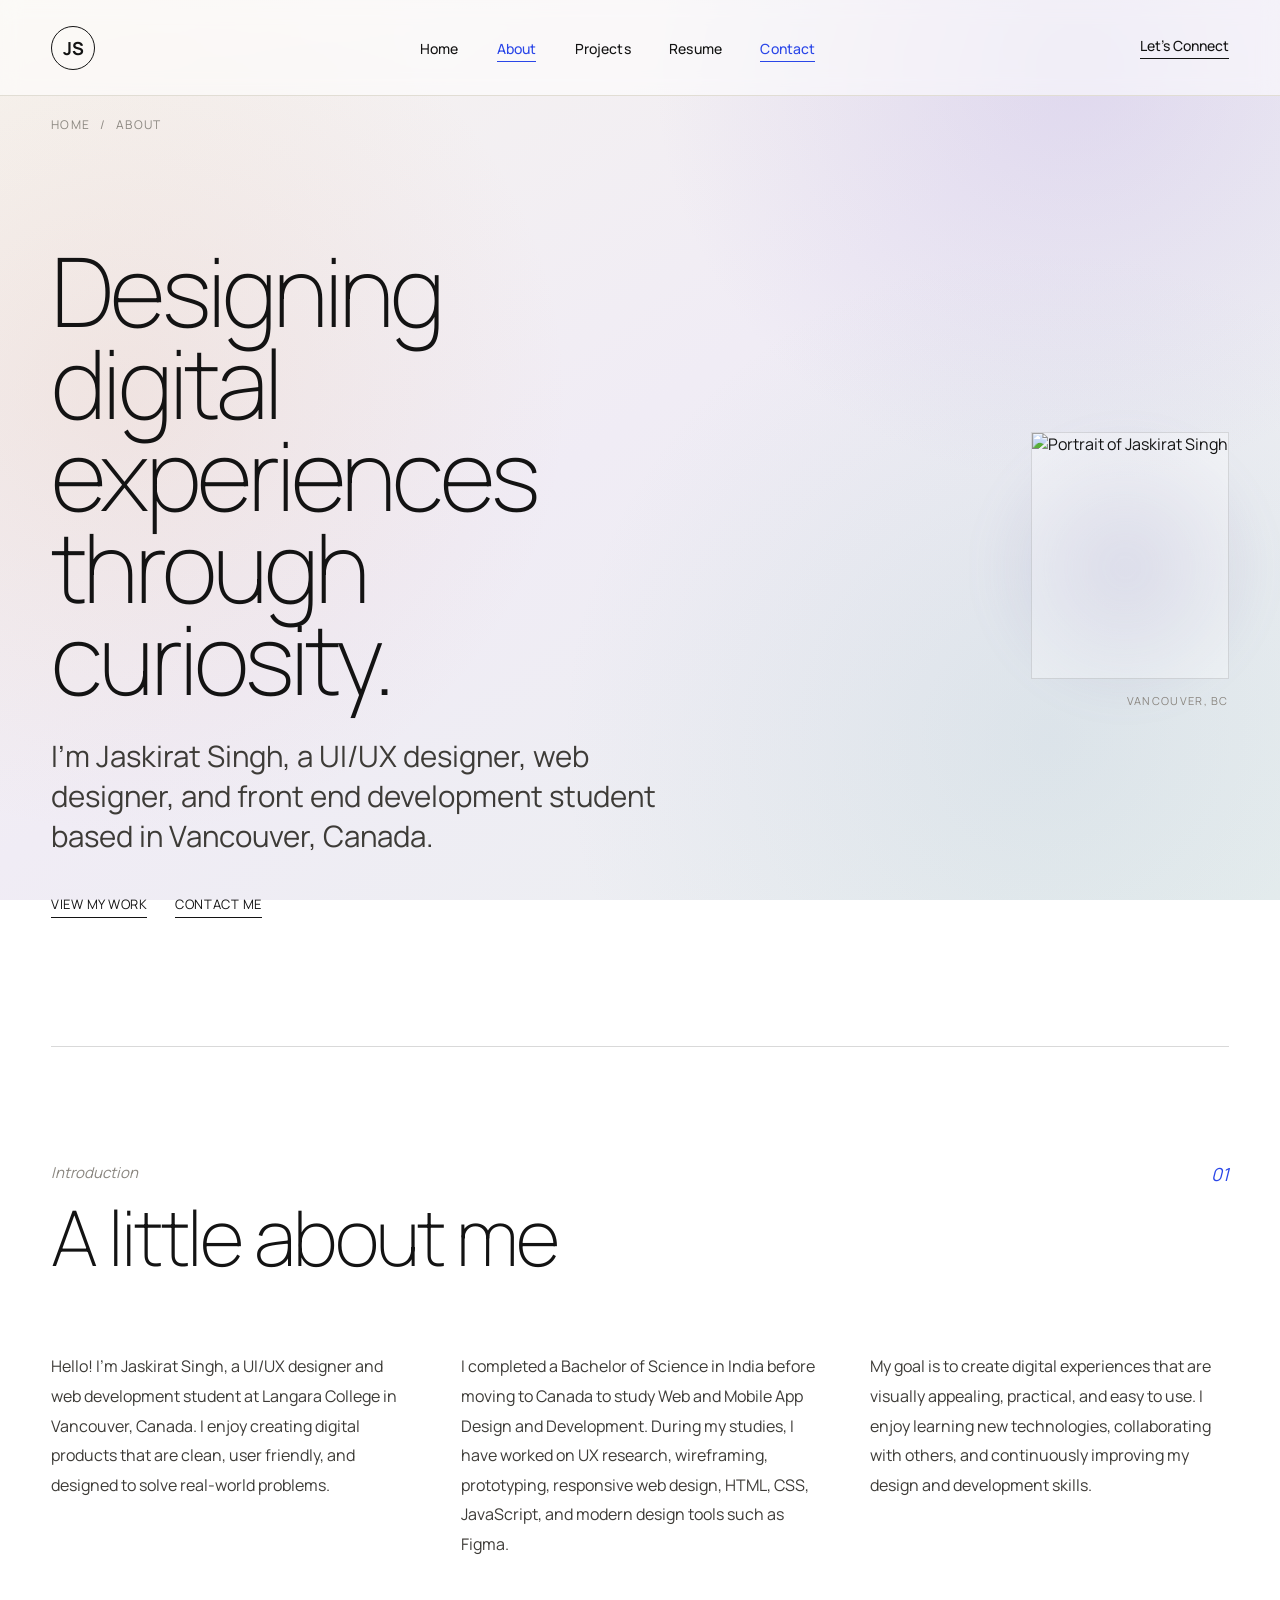
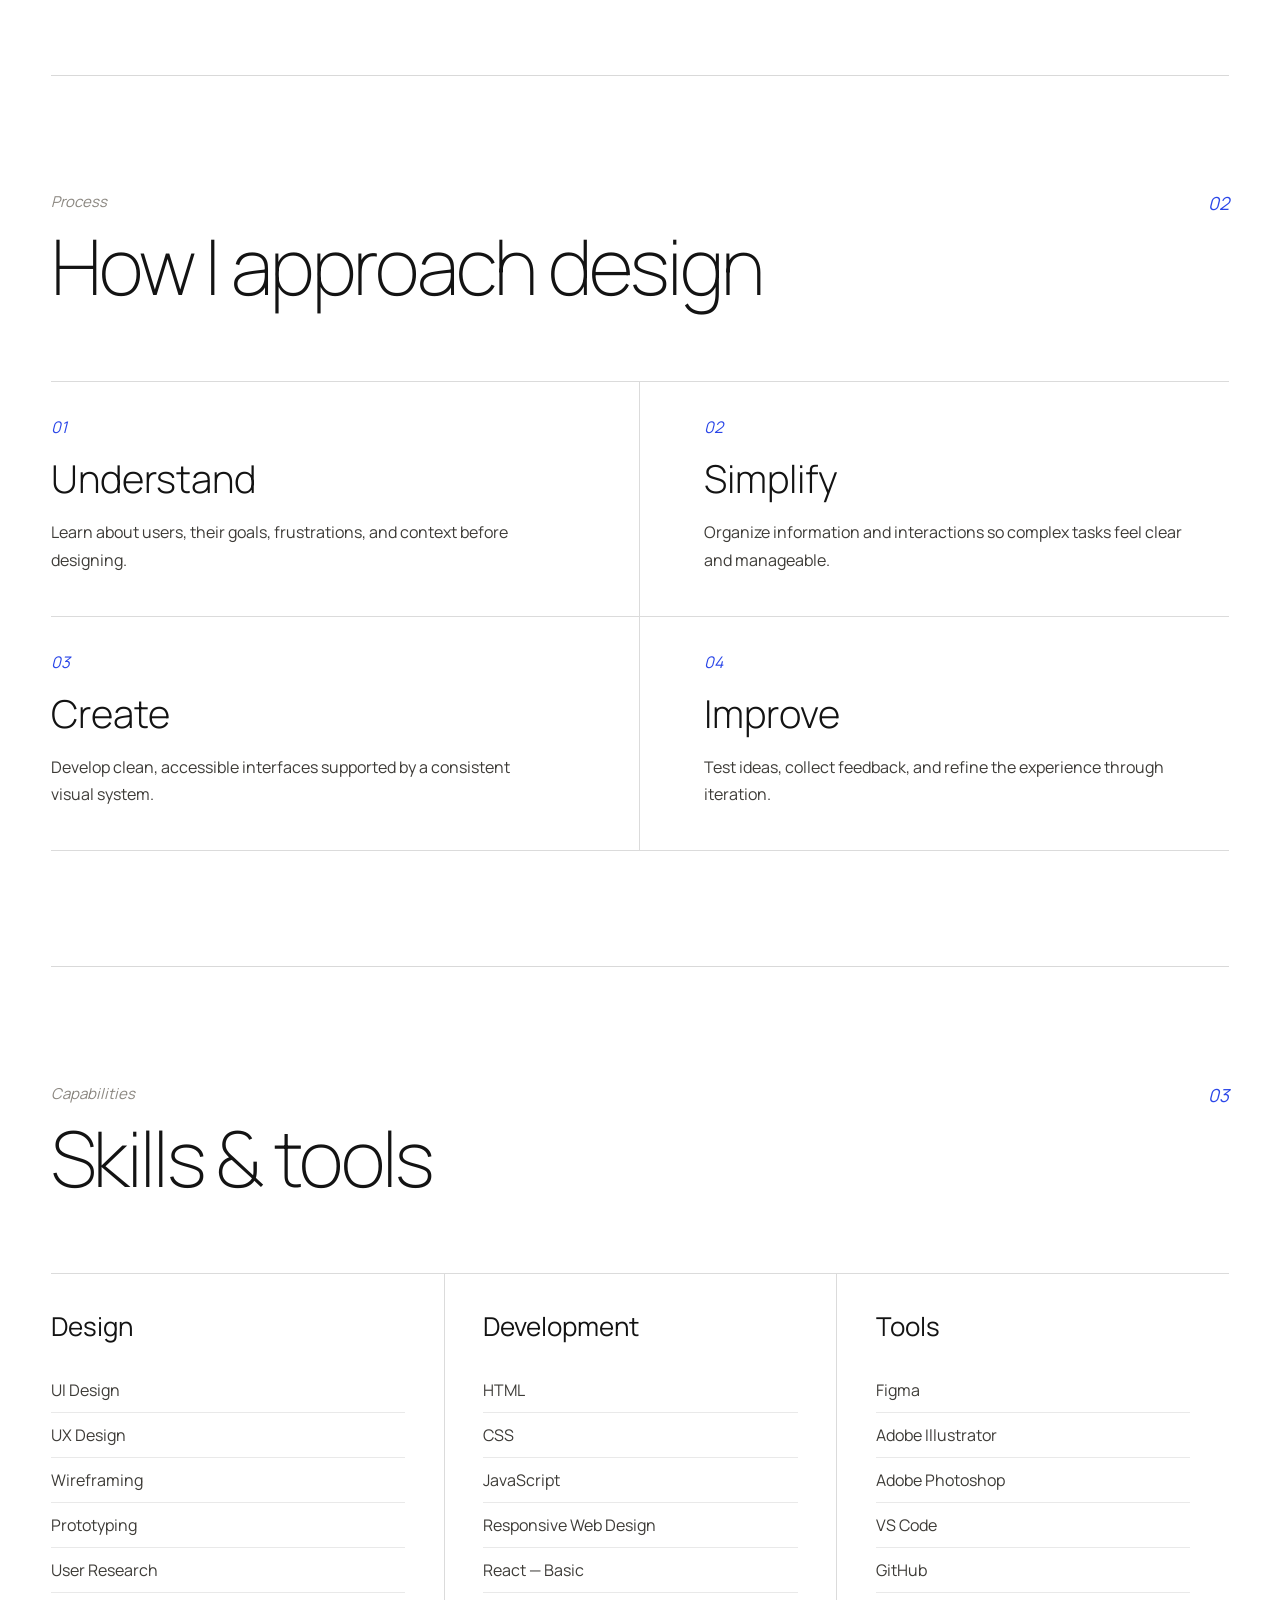
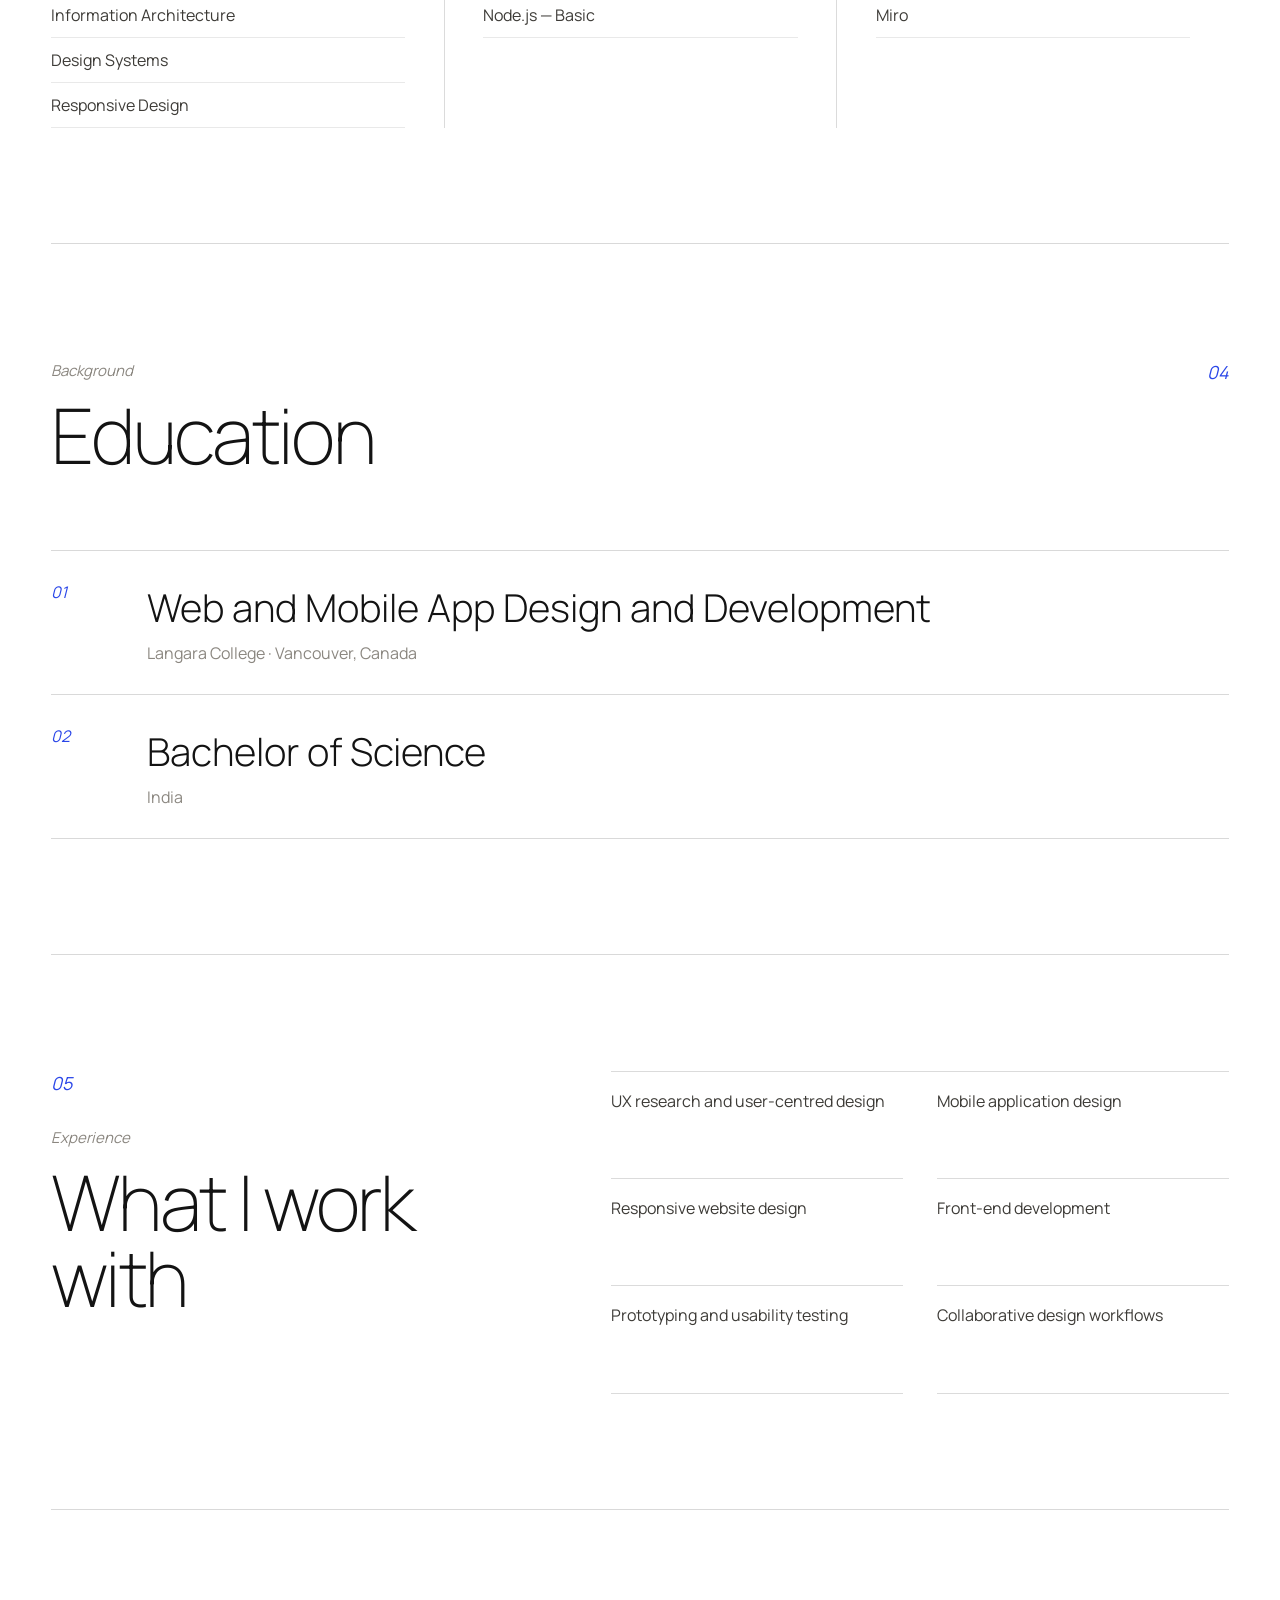
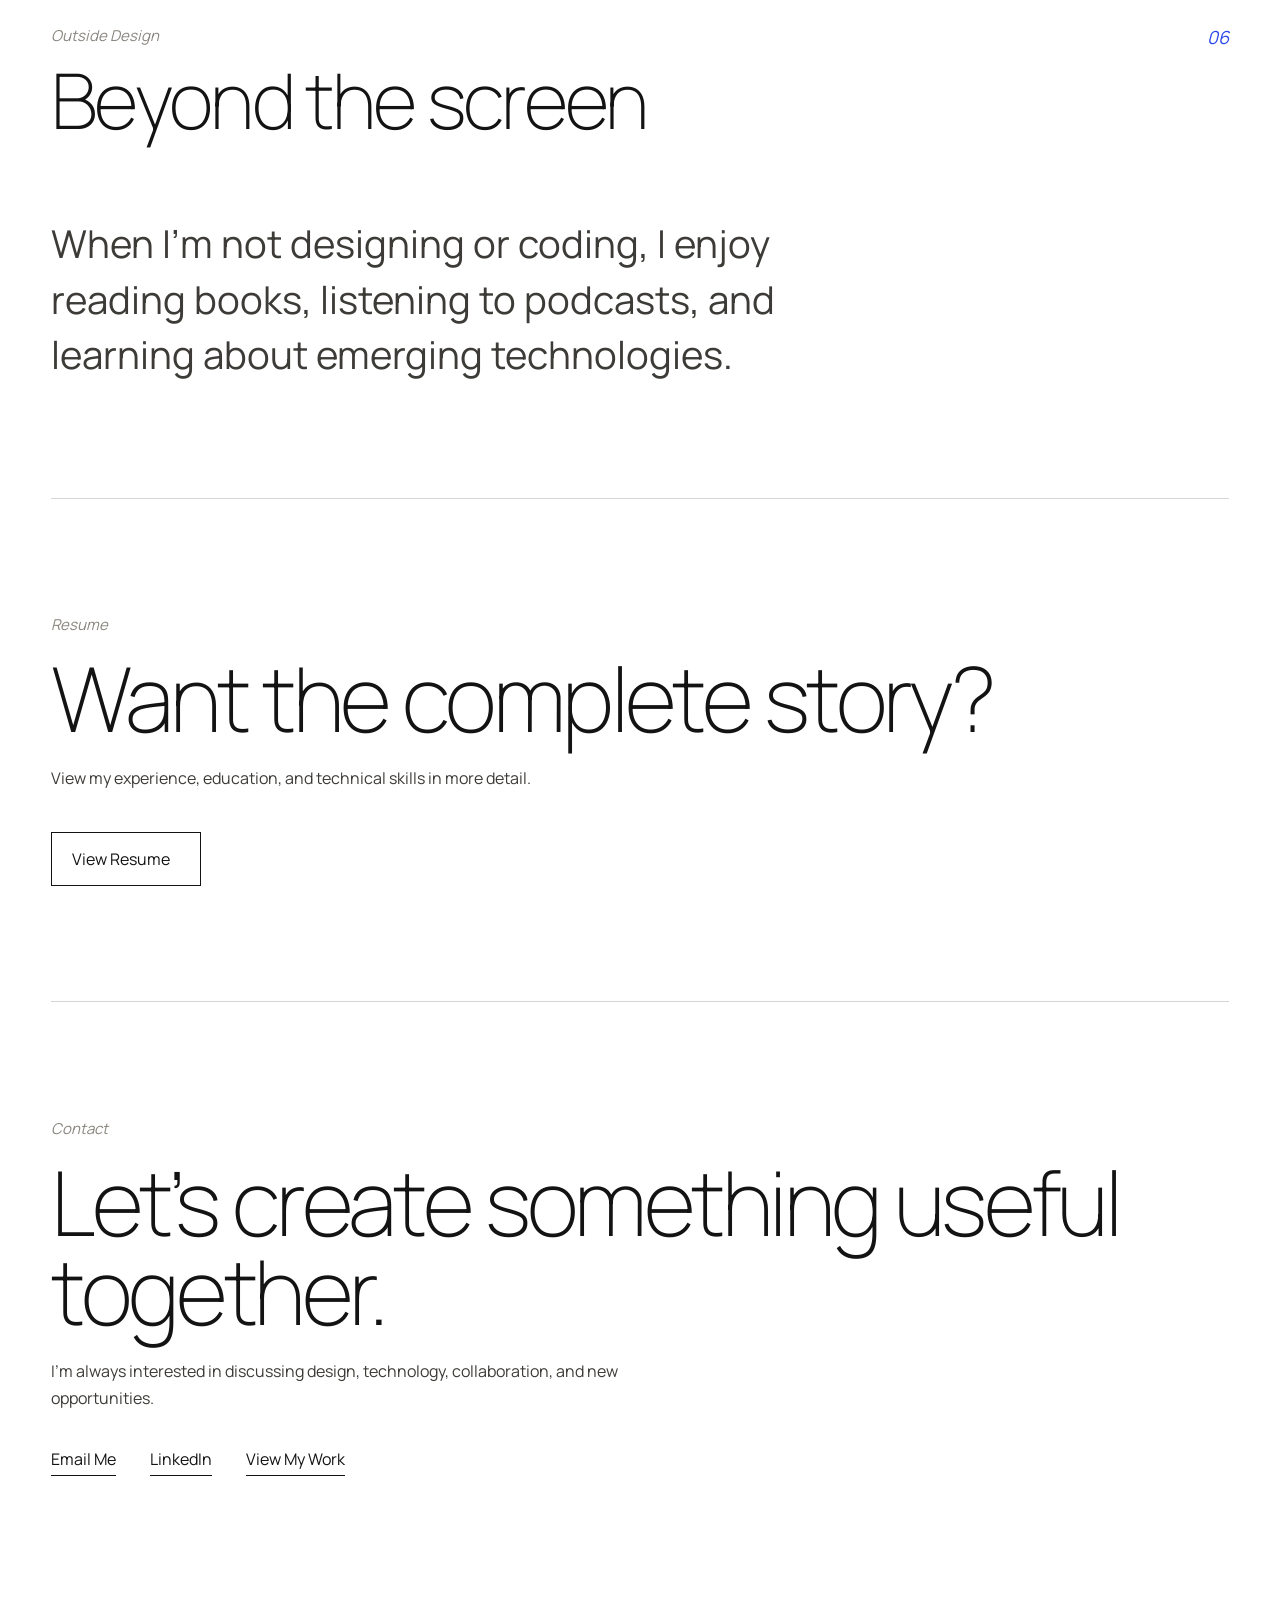
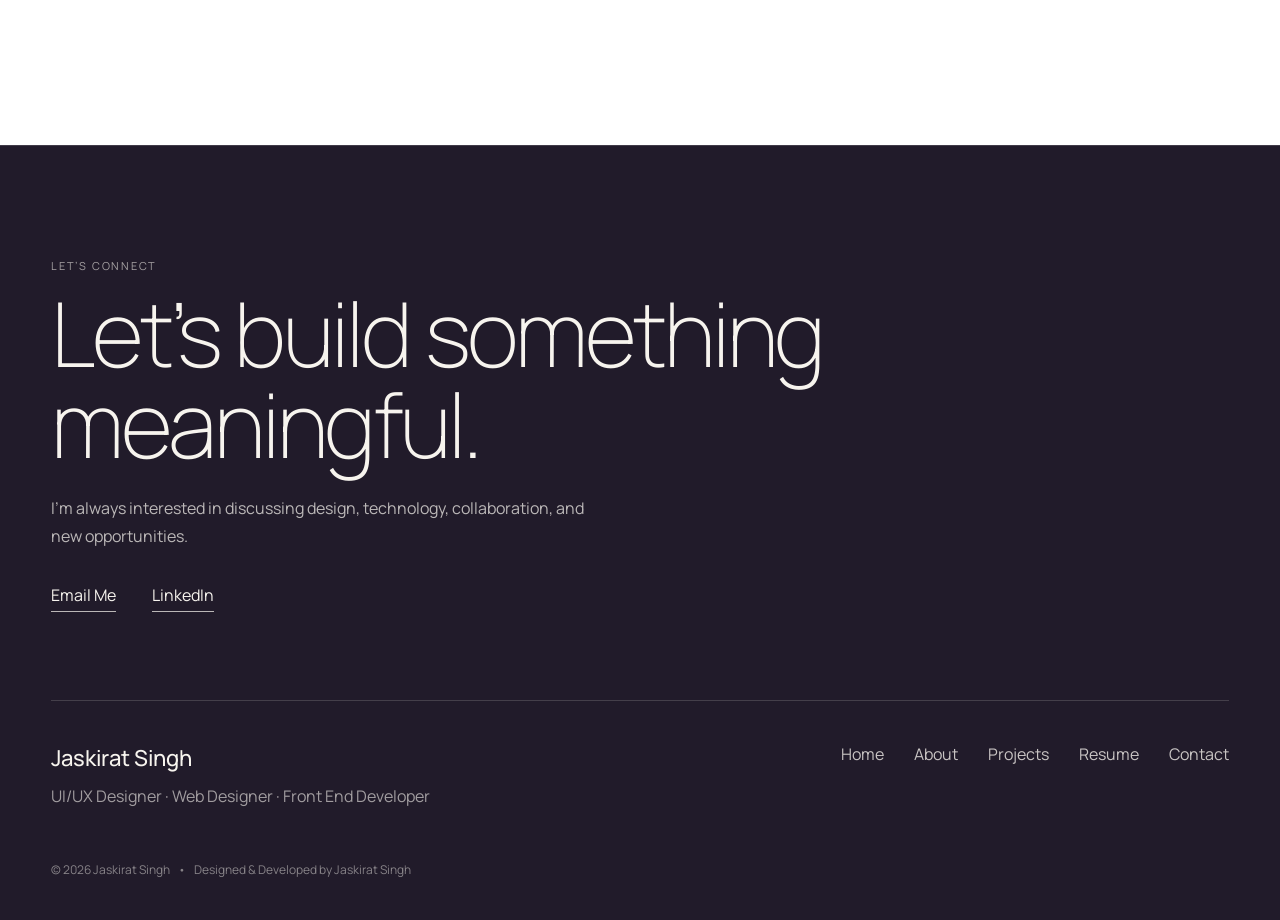
==== about.html @ 7906b7a9 "Add files via upload" ====
<!DOCTYPE html>

<html lang="en">
<head>
<meta charset="utf-8">
<meta content="width=device-width, initial-scale=1.0" name="viewport">
<title>About &mdash; Jaskirat Singh</title>
<meta content="About Jaskirat Singh, UI/UX designer, web designer and front end developer based in Vancouver, Canada." name="description">
<link href="https://fonts.googleapis.com/css2?family=DM+Sans:wght@400;500;600;700&family=Figtree:wght@400;500;600;700&family=Lora:wght@400;500;600&family=Manrope:wght@200;300;400;500;600;700;800&family=Merriweather:wght@400;700&family=Montserrat:wght@400;500;600;700&family=Nunito+Sans:wght@400;500;600;700&display=swap" rel="preconnect">
<link crossorigin href="https://fonts.gstatic.com" rel="preconnect">
<link href="https://fonts.googleapis.com/css2?family=DM+Sans:wght@400;500;600;700&family=Figtree:wght@400;500;600;700&family=Lora:wght@400;500;600&family=Manrope:wght@200;300;400;500;600;700;800&family=Merriweather:wght@400;700&family=Montserrat:wght@400;500;600;700&family=Nunito+Sans:wght@400;500;600;700&display=swap" rel="preconnect"><link crossorigin href="https://fonts.gstatic.com" rel="preconnect"><link href="https://fonts.googleapis.com/css2?family=DM+Sans:wght@400;500;600;700&family=Figtree:wght@400;500;600;700&family=Lora:wght@400;500;600&family=Manrope:wght@200;300;400;500;600;700;800&family=Merriweather:wght@400;700&family=Montserrat:wght@400;500;600;700&family=Nunito+Sans:wght@400;500;600;700&display=swap" rel="stylesheet"><link href="style.css" rel="stylesheet"></head>
<body class="about-page">
<a class="skip-link" href="#main">Skip to content</a>
<div class="page">
<header class="site-header">
<a aria-label="Jaskirat Singh &mdash; home" class="logo" href="index.html">JS</a>
<nav aria-label="Primary" class="main-nav">
<ul>
<li><a href="index.html">Home</a></li>
<li><a aria-current="page" class="is-active" href="about.html">About</a></li>
<li><a href="index.html#projects">Projects</a></li>
<li><a href="Jaskirat-Singh-Resume.pdf">Resume</a></li>
<li><a href="#contact">Contact</a></li>
</ul>
</nav>
<a class="connect-link" href="https://linkedin.com/in/jaskirat-singh05" rel="noreferrer" target="_blank">Let&rsquo;s Connect </a>
<button aria-controls="main-nav-mobile" aria-expanded="false" aria-label="Open menu" class="nav-toggle">
<span></span><span></span><span></span>
</button>
</header>
<nav aria-label="Primary mobile" class="mobile-nav" id="main-nav-mobile">
<ul>
<li><a href="index.html">Home</a></li>
<li><a aria-current="page" href="about.html">About</a></li>
<li><a href="index.html#projects">Projects</a></li>
<li><a href="Jaskirat-Singh-Resume.pdf">Resume</a></li>
<li><a href="#contact">Contact</a></li>
<li><a class="mobile-connect" href="https://linkedin.com/in/jaskirat-singh05" rel="noreferrer" target="_blank">Let&rsquo;s Connect </a></li>
</ul>
</nav>
<main id="main">
<section class="about-hero">
<div aria-label="Breadcrumb" class="about-breadcrumb">
<a href="index.html">Home</a><span>/</span><span aria-current="page">About</span>
</div>
<div class="about-hero-grid">
<div class="about-hero-copy">

<h1>Designing digital experiences through curiosity.</h1>
<p class="about-lede">I&rsquo;m Jaskirat Singh, a UI/UX designer, web designer, and front end development student based in Vancouver, Canada.</p>
<div class="about-hero-actions">
<a class="project-link" href="index.html#projects"><span>View My Work</span></a>
<a class="project-link" href="#contact"><span>Contact Me</span></a>
</div>
</div>
<div class="about-portrait-wrap">
<div aria-hidden="true" class="about-portrait-glow"></div>
<div class="about-portrait-frame">
<img alt="Portrait of Jaskirat Singh" class="about-portrait" src="images/jaskirat.png">
</div>
<span class="about-location">Vancouver, BC</span>
</div>
</div>
</section>
<section aria-labelledby="intro-title" class="about-section intro-section">
<div class="section-number">01</div>
<div class="about-section-heading">
<span class="section-eyebrow">Introduction</span>
<h2 id="intro-title">A little about me</h2>
</div>
<div class="about-copy-columns">
<p>Hello! I&rsquo;m Jaskirat Singh, a UI/UX designer and web development student at Langara College in Vancouver, Canada. I enjoy creating digital products that are clean, user friendly, and designed to solve real-world problems.</p>
<p>I completed a Bachelor of Science in India before moving to Canada to study Web and Mobile App Design and Development. During my studies, I have worked on UX research, wireframing, prototyping, responsive web design, HTML, CSS, JavaScript, and modern design tools such as Figma.</p>
<p>My goal is to create digital experiences that are visually appealing, practical, and easy to use. I enjoy learning new technologies, collaborating with others, and continuously improving my design and development skills.</p>
</div>
</section>
<section aria-labelledby="approach-title" class="about-section">
<div class="section-number">02</div>
<div class="about-section-heading">
<span class="section-eyebrow">Process</span>
<h2 id="approach-title">How I approach design</h2>
</div>
<div class="principles-grid">
<article class="principle"><span>01</span><h3>Understand</h3><p>Learn about users, their goals, frustrations, and context before designing.</p></article>
<article class="principle"><span>02</span><h3>Simplify</h3><p>Organize information and interactions so complex tasks feel clear and manageable.</p></article>
<article class="principle"><span>03</span><h3>Create</h3><p>Develop clean, accessible interfaces supported by a consistent visual system.</p></article>
<article class="principle"><span>04</span><h3>Improve</h3><p>Test ideas, collect feedback, and refine the experience through iteration.</p></article>
</div>
</section>
<section aria-labelledby="skills-title" class="about-section">
<div class="section-number">03</div>
<div class="about-section-heading">
<span class="section-eyebrow">Capabilities</span>
<h2 id="skills-title">Skills & tools</h2>
</div>
<div class="skills-grid">
<article class="skill-column"><h3>Design</h3><ul><li>UI Design</li><li>UX Design</li><li>Wireframing</li><li>Prototyping</li><li>User Research</li><li>Information Architecture</li><li>Design Systems</li><li>Responsive Design</li></ul></article>
<article class="skill-column"><h3>Development</h3><ul><li>HTML</li><li>CSS</li><li>JavaScript</li><li>Responsive Web Design</li><li>React &mdash; Basic</li><li>Node.js &mdash; Basic</li></ul></article>
<article class="skill-column"><h3>Tools</h3><ul><li>Figma</li><li>Adobe Illustrator</li><li>Adobe Photoshop</li><li>VS Code</li><li>GitHub</li><li>Miro</li></ul></article>
</div>
</section>
<section aria-labelledby="education-title" class="about-section">
<div class="section-number">04</div>
<div class="about-section-heading">
<span class="section-eyebrow">Background</span>
<h2 id="education-title">Education</h2>
</div>
<div class="education-list">
<article class="education-item"><span class="education-index">01</span><div><h3>Web and Mobile App Design and Development</h3><p>Langara College &middot; Vancouver, Canada</p></div></article>
<article class="education-item"><span class="education-index">02</span><div><h3>Bachelor of Science</h3><p>India</p></div></article>
</div>
</section>
<section aria-labelledby="work-title" class="about-section split-note">
<div>
<div class="section-number">05</div>
<div class="about-section-heading">
<span class="section-eyebrow">Experience</span>
<h2 id="work-title">What I work with</h2>
</div>
</div>
<div class="experience-list">
<p>UX research and user-centred design</p><p>Mobile application design</p><p>Responsive website design</p><p>Front-end development</p><p>Prototyping and usability testing</p><p>Collaborative design workflows</p>
</div>
</section>
<section aria-labelledby="beyond-title" class="about-section beyond-section">
<div class="section-number">06</div>
<div class="about-section-heading">
<span class="section-eyebrow">Outside Design</span>
<h2 id="beyond-title">Beyond the screen</h2>
</div>
<p>When I&rsquo;m not designing or coding, I enjoy reading books, listening to podcasts, and learning about emerging technologies.</p>
</section>
<section aria-labelledby="resume-title" class="resume-cta" id="resume">
<span class="section-eyebrow">Resume</span>
<h2 id="resume-title">Want the complete story?</h2>
<p>View my experience, education, and technical skills in more detail.</p>
<a aria-label="View Jaskirat Singh's resume" class="cta-button" href="Jaskirat-Singh-Resume.pdf">View Resume <span aria-hidden="true"></span></a>
</section>
<section aria-labelledby="contact-title" class="contact-cta" id="contact">
<span class="section-eyebrow">Contact</span>
<h2 id="contact-title">Let&rsquo;s create something useful together.</h2>
<p>I&rsquo;m always interested in discussing design, technology, collaboration, and new opportunities.</p>
<div class="contact-links">
<a href="mailto:jassdhaliwal5245@gmail.com">Email Me <span aria-hidden="true"></span></a>
<a href="https://linkedin.com/in/jaskirat-singh05" rel="noreferrer" target="_blank">LinkedIn <span aria-hidden="true"></span></a>
<a href="index.html#projects">View My Work <span aria-hidden="true"></span></a>
</div>
</section>
</main>
<footer class="site-footer">
<div class="footer-cta">
<p class="footer-label">Let&rsquo;s Connect</p>
<h2>Let&rsquo;s build something meaningful.</h2>
<p>I&rsquo;m always interested in discussing design, technology, collaboration, and new opportunities.</p>
<div class="footer-buttons">
<a href="mailto:jassdhaliwal5245@gmail.com">Email Me </a>
<a href="https://linkedin.com/in/jaskirat-singh05" rel="noreferrer" target="_blank">LinkedIn </a>
</div>
</div>
<div class="footer-divider"></div>
<div class="footer-bottom">
<div>
<h3>Jaskirat Singh</h3>
<p>UI/UX Designer &middot; Web Designer &middot; Front End Developer</p>
</div>
<nav aria-label="Footer navigation">
<a href="index.html">Home</a>
<a href="about.html">About</a>
<a href="index.html#projects">Projects</a>
<a href="#resume">Resume</a>
<a href="mailto:jassdhaliwal5245@gmail.com">Contact</a>
</nav>
</div>
<div class="footer-copy">
<span>&copy; 2026 Jaskirat Singh</span>
<span aria-hidden="true">&bull;</span>
<span>Designed & Developed by Jaskirat Singh</span>
</div>
</footer>
</div>
<script defer src="script.js"></script></body>
</html>
---- style.css ----
:root {
  --bg: #F7F5F1;

  --ink: #131313;

  --ink-soft: #3D3B37;

  --muted: #8B8780;

  --line: #E1DDD4;

  --line-strong: #CFC9BC;
  --surface: #EFEBE3;

  --accent: #2A46E8;

  --accent-soft: #7C8FF0;
  --accent-lavender: #B9BFF2;

  --tint-lavender: #EDEBF7;

  --tint-peach: #F6EAE2;

  --tint-sage: #E9EEE6;

  --font-display: 'Manrope', Arial, sans-serif;
  --font-body: 'Manrope', Arial, sans-serif;
  --font-serif: 'Manrope', Arial, sans-serif;

  --gutter: clamp(24px, 4vw, 64px);
  --header-h: 96px;

  --ease: cubic-bezier(0.4, 0, 0.2, 1);
}

*,
*::before,
*::after {
  box-sizing: border-box;
}

html {
  scroll-behavior: smooth;
}

@media (prefers-reduced-motion: reduce) {
  html {
    scroll-behavior: auto;
  }

  *,
  *::before,
  *::after {
    animation-duration: 0.001ms !important;
    transition-duration: 0.001ms !important;
  }
}

body {
  margin: 0;
  background: var(--bg);
  color: var(--ink);
  font-family: var(--font-body);
  -webkit-font-smoothing: antialiased;
  overflow-x: hidden;
}

body.home-bg {
  background-color: var(--bg);
  background-image:
    radial-gradient(circle at 86% 10%, rgba(177, 158, 218, 0.28), transparent 30%),
    radial-gradient(circle at 12% 42%, rgba(226, 174, 151, 0.22), transparent 36%),
    radial-gradient(circle at 82% 78%, rgba(155, 180, 148, 0.22), transparent 38%),
    linear-gradient(145deg, #F7F4EE 0%, #F2EDF4 45%, #EEF1E9 100%);
  background-repeat: no-repeat;
  background-size: cover;
  background-attachment: fixed;
}

@media (max-width: 640px) {
  body.home-bg {
    background-attachment: scroll;
  }
}

a {
  color: inherit;
  text-decoration: none;
}

ul {
  list-style: none;
  margin: 0;
  padding: 0;
}

img {
  max-width: 100%;
  display: block;
}

button {
  font: inherit;
  background: none;
  border: 0;
  cursor: pointer;
  color: inherit;
}

a:focus-visible,
button:focus-visible {
  outline: 2px solid var(--ink);
  outline-offset: 4px;
  border-radius: 2px;
}

.skip-link {
  position: absolute;
  left: -999px;
  top: 0;
  background: var(--ink);
  color: var(--bg);
  padding: 12px 20px;
  z-index: 100;
}

.skip-link:focus {
  left: var(--gutter);
  top: 12px;
}

.site-header {
  height: var(--header-h);
  display: flex;
  align-items: center;
  justify-content: space-between;
  padding: 0 var(--gutter);
  position: relative;
  z-index: 20;
  background: rgba(255, 255, 255, 0.55);
  backdrop-filter: blur(10px);
  -webkit-backdrop-filter: blur(10px);
  border-bottom: 1px solid var(--line);
}

.logo {
  font-family: var(--font-display);
  font-weight: 700;
  font-size: 18px;
  letter-spacing: 0.01em;
  border: 1.5px solid var(--ink);
  border-radius: 50%;
  width: 44px;
  height: 44px;
  display: flex;
  align-items: center;
  justify-content: center;
  transition: background var(--ease) 0.25s, color var(--ease) 0.25s, border-color var(--ease) 0.25s;
}

.logo:hover,
.logo:focus-visible {
  background: var(--accent);
  border-color: var(--accent);
  color: #fff;
}

.main-nav ul {
  display: flex;
  gap: clamp(20px, 3vw, 40px);
}

.main-nav a {
  font-size: 14px;
  font-weight: 500;
  letter-spacing: 0.01em;
  position: relative;
  padding-bottom: 4px;
  transition: color 0.25s var(--ease);
}

.main-nav a::after {
  content: "";
  position: absolute;
  left: 0;
  bottom: 0;
  width: 100%;
  height: 1px;
  background: var(--accent);
  transform: scaleX(0);
  transform-origin: right;
  transition: transform 0.3s var(--ease);
}

.main-nav a:hover,
.main-nav a:focus-visible,
.main-nav a.is-active {
  color: var(--accent);
}

.main-nav a:hover::after,
.main-nav a:focus-visible::after,
.main-nav a.is-active::after {
  transform: scaleX(1);
  transform-origin: left;
}

.connect-link {
  font-size: 14px;
  font-weight: 500;
  border-bottom: 1px solid var(--ink);
  padding-bottom: 3px;
  display: inline-flex;
  align-items: center;
  gap: 6px;
  white-space: nowrap;
  transition: gap 0.25s var(--ease), opacity 0.25s var(--ease);
}

.connect-link .arrow {
  display: inline-block;
  transition: transform 0.25s var(--ease);
}

.connect-link:hover,
.connect-link:focus-visible {
  gap: 10px;
}

.connect-link:hover .arrow,
.connect-link:focus-visible .arrow {
  transform: translate(2px, -2px);
}

.nav-toggle {
  display: none;
  flex-direction: column;
  justify-content: center;
  gap: 5px;
  width: 32px;
  height: 32px;
}

.nav-toggle span {
  display: block;
  width: 100%;
  height: 1.5px;
  background: var(--ink);
  transition: transform 0.3s var(--ease), opacity 0.3s var(--ease);
}

.nav-toggle[aria-expanded="true"] span:nth-child(1) {
  transform: translateY(6.5px) rotate(45deg);
}

.nav-toggle[aria-expanded="true"] span:nth-child(2) {
  opacity: 0;
}

.nav-toggle[aria-expanded="true"] span:nth-child(3) {
  transform: translateY(-6.5px) rotate(-45deg);
}

.mobile-nav {
  display: none;
  position: fixed;
  inset: var(--header-h) 0 0 0;
  background: var(--bg);
  z-index: 15;
  padding: 40px var(--gutter);
  transform: translateY(-8px);
  opacity: 0;
  pointer-events: none;
  transition: opacity 0.3s var(--ease), transform 0.3s var(--ease);
}

.mobile-nav.is-open {
  opacity: 1;
  transform: translateY(0);
  pointer-events: auto;
}

.mobile-nav ul {
  display: flex;
  flex-direction: column;
  gap: 28px;
}

.mobile-nav a {
  font-family: var(--font-display);
  font-size: 28px;
  font-weight: 300;
}

.mobile-connect {
  font-weight: 600;
}

.btn-pill {
  display: inline-flex;
  align-items: center;
  gap: 10px;
  padding: 15px 30px;
  border-radius: 999px;
  border: 1.5px solid var(--ink);
  font-size: 13px;
  font-weight: 600;
  letter-spacing: 0.04em;
  text-transform: uppercase;
  color: var(--ink);
  background: transparent;
  white-space: nowrap;
  transition: background 0.3s var(--ease), color 0.3s var(--ease), border-color 0.3s var(--ease), transform 0.3s var(--ease);
}

.btn-pill::after {
  content: "↗";
  display: inline-block;
  font-size: 12px;
  transition: transform 0.25s var(--ease);
}

.btn-pill:hover,
.btn-pill:focus-visible {
  transform: translateY(-2px);
}

.btn-pill:hover::after,
.btn-pill:focus-visible::after {
  transform: translate(2px, -2px);
}

.btn-pill--primary {
  background: var(--ink);
  color: var(--bg);
  border-color: var(--ink);
}

.btn-pill--primary:hover,
.btn-pill--primary:focus-visible {
  background: var(--accent);
  border-color: var(--accent);
  color: #fff;
}

.btn-pill--ghost:hover,
.btn-pill--ghost:focus-visible {
  background: var(--ink);
  color: var(--bg);
}

.btn-pill--accent {
  border-color: var(--accent);
  color: var(--accent);
}

.btn-pill--accent:hover,
.btn-pill--accent:focus-visible {
  background: var(--accent);
  color: #fff;
  border-color: var(--accent);
}

@media (max-width: 640px) {
  .btn-pill {
    padding: 13px 24px;
    font-size: 12px;
  }
}

.hero {
  display: grid;
  grid-template-columns: 72px 1fr;
  align-items: stretch;
  min-height: calc(100vh - var(--header-h));
  padding: 0 var(--gutter) 48px;
  gap: clamp(16px, 3vw, 48px);
}

.hero-rail {
  display: flex;
  flex-direction: column;
  align-items: center;
  justify-content: space-between;
  padding: 8px 0 24px;
}

.rail-label {
  writing-mode: vertical-rl;
  transform: rotate(180deg);
  font-size: 13px;
  letter-spacing: 0.14em;
  text-transform: uppercase;
  color: var(--muted);
  font-weight: 500;
}

.rail-divider {
  width: 1px;
  flex: 1;
  margin: 24px 0;
  background: linear-gradient(to bottom, var(--line-strong), transparent);
  transform: scaleY(0);
  transform-origin: top;
  animation: draw-divider 1.1s var(--ease) 0.3s forwards;
}

@keyframes draw-divider {
  to {
    transform: scaleY(1);
  }
}

.rail-year {
  writing-mode: vertical-rl;
  transform: rotate(180deg);
  font-family: var(--font-serif);
  font-style: italic;
  font-size: 14px;
  letter-spacing: 0.04em;
  color: var(--ink);
  font-weight: 400;
}

.hero-main {
  display: flex;
  flex-direction: column;
  justify-content: center;
  padding-top: 8px;
  padding-bottom: 24px;
}

.hero-stats {
  display: none !important;
}

.stat {
  display: flex;
  align-items: baseline;
  gap: 14px;
}

.stat-number {
  font-family: var(--font-serif);
  font-weight: 400;
  font-style: italic;
  font-size: clamp(20px, 1.6vw, 24px);
  line-height: 1;
  letter-spacing: 0;
}

.stat-dash {
  color: var(--line-strong);
  font-size: 15px;
}

.stat-label {
  font-size: 12px;
  line-height: 1.4;
  color: var(--muted);
  text-transform: uppercase;
  letter-spacing: 0.08em;
}

.hero-text-grid {
  display: grid;
  grid-template-columns: 1.05fr 0.95fr;
  gap: clamp(32px, 5vw, 72px);
  align-items: center;
}

.hero-copy-left {
  min-width: 0;
}

.headline {
  font-family: var(--font-display);
  font-weight: 200;
  font-size: clamp(56px, 7.5vw, 140px);
  line-height: 0.92;
  letter-spacing: -0.02em;
  margin: 0;
}

.accent-dot {
  color: var(--accent);
}

.hero-copy-right {
  min-width: 0;
}

.subline {
  font-family: var(--font-display);
  font-weight: 500;
  font-size: clamp(18px, 2vw, 24px);
  margin: 0;
  color: var(--ink-soft);
}

.supporting {
  font-size: 15px;
  line-height: 1.7;
  color: var(--muted);
  max-width: 420px;
  margin: 20px 0 0;
  padding-top: 20px;
  border-top: 1px solid var(--line);
}

.hero-links {
  display: flex;
  flex-wrap: wrap;
  gap: 16px;
  margin-top: clamp(28px, 4vh, 44px);
}

.img-frame {
  position: relative;
  width: 100%;
  aspect-ratio: 4 / 3;
  background: var(--surface);
  overflow: hidden;
}

.img-frame img {
  width: 100%;
  height: 100%;
  object-fit: cover;
  filter: none;
  transition:
    transform 0.45s var(--ease),
    filter 0.45s var(--ease);
}

.img-frame.img-missing img {
  display: none;
}

.img-note {
  display: none;
  position: absolute;
  inset: 0;
  align-items: center;
  justify-content: center;
  text-align: center;
  font-size: 13px;
  line-height: 1.6;
  color: var(--muted);
  padding: 24px;
}

.img-frame.img-missing .img-note {
  display: flex;
}

.img-note code {
  font-family: var(--font-body);
  background: var(--bg);
  padding: 2px 6px;
  border: 1px solid var(--line);
  font-size: 12px;
}

.project-media:hover .img-frame img,
.work-card:hover .img-frame img,
.project:focus-within .img-frame img,
.work-card:focus-visible .img-frame img {
  transform: scale(1.03);
  filter: brightness(1.04) contrast(1.04) saturate(1.08);
}

.img-frame--wide {
  aspect-ratio: 16 / 9;
}

.img-frame--card {
  aspect-ratio: 4 / 3;
}

.section-intro {
  padding: clamp(64px, 10vw, 120px) var(--gutter) clamp(32px, 6vw, 56px);
  max-width: 720px;
}

.section-eyebrow {
  display: block;
  font-family: var(--font-serif);
  font-style: italic;
  font-size: 15px;
  color: var(--muted);
  margin-bottom: 12px;
}

.section-title {
  font-family: var(--font-display);
  font-weight: 300;
  font-size: clamp(36px, 5vw, 56px);
  letter-spacing: -0.01em;
  margin: 0 0 16px;
}

.section-sub {
  font-size: 15px;
  line-height: 1.7;
  color: var(--muted);
  max-width: 480px;
  margin: 0;
}

.work {
  padding-bottom: clamp(40px, 6vw, 64px);
}

.project-divider {
  height: 1px;
  background: var(--line);
  margin: 0 var(--gutter);
}

.project {
  padding: clamp(48px, 7vw, 88px) var(--gutter);
}

.project-media {
  display: block;
}

.project-heading {
  display: flex;
  align-items: baseline;
  gap: 16px;
  margin-bottom: 28px;
}

.project-index {
  font-family: var(--font-serif);
  font-style: italic;
  font-size: 20px;
  color: var(--accent);
  letter-spacing: 0;
}

.project-title {
  font-family: var(--font-display);
  font-weight: 200;
  font-size: clamp(40px, 6vw, 76px);
  letter-spacing: -0.01em;
  margin: 0;
  line-height: 1;
}

.project-meta {
  display: flex;
  flex-wrap: wrap;
  gap: clamp(20px, 3vw, 40px);
  padding: 20px 0;
  margin-bottom: 24px;
  border-top: 1px solid var(--line);
  border-bottom: 1px solid var(--line);
}

.meta-item {
  display: flex;
  flex-direction: column;
  gap: 4px;
}

.meta-label {
  font-size: 11px;
  text-transform: uppercase;
  letter-spacing: 0.1em;
  color: var(--muted);
}

.meta-value {
  font-size: 14px;
  color: var(--ink-soft);
}

.project-desc {
  font-size: 16px;
  line-height: 1.75;
  color: var(--ink-soft);
  max-width: 520px;
  margin: 0 0 28px;
}

.project-link {
  display: inline-flex;
  align-items: center;
  gap: 8px;
  font-size: 13px;
  letter-spacing: 0.04em;
  text-transform: uppercase;
  padding-bottom: 4px;
  border-bottom: 1px solid var(--ink);
  transition: gap 0.25s var(--ease), color 0.25s var(--ease), border-color 0.25s var(--ease);
}

.project-link .link-arrow {
  display: inline-block;
  transition: transform 0.25s var(--ease);
}

.project-link:hover,
.project-link:focus-visible {
  gap: 12px;
  color: var(--accent);
  border-color: var(--accent);
}

.project-link:hover .link-arrow,
.project-link:focus-visible .link-arrow {
  transform: translate(2px, -2px);
}

.project--tint-lavender,
.project--tint-peach,
.project--tint-sage {
  background: transparent;
}

.project {
  transition:
    background-color 0.45s var(--ease),
    transform 0.35s var(--ease),
    box-shadow 0.35s var(--ease);
}

.project--tint-lavender:hover,
.project--tint-lavender:focus-within {
  background-color: rgba(237, 235, 247, 0.90);
}

.project--tint-peach:hover,
.project--tint-peach:focus-within {
  background-color: rgba(246, 234, 226, 0.90);
}

.project--tint-sage:hover,
.project--tint-sage:focus-within {
  background-color: rgba(233, 238, 230, 0.92);
}

.project:hover,
.project:focus-within {
  transform: translateY(-4px);
}

.project--full .project-media {
  margin-bottom: 40px;
}

.project--split {
  display: grid;
  grid-template-columns: 1fr 1fr;
  gap: clamp(32px, 5vw, 72px);
  align-items: center;
}

.project--split .project-body {
  display: flex;
  flex-direction: column;
  justify-content: center;
}

.project--reverse {
  grid-template-columns: 1fr 1fr;
}

.more-work {
  padding-bottom: clamp(80px, 10vw, 140px);
}

.card-grid {
  display: grid;
  grid-template-columns: 1fr 1fr;
  gap: clamp(24px, 3vw, 48px);
  padding: 0 var(--gutter);
}

.work-card {
  display: block;
}

.work-card-body {
  display: flex;
  justify-content: space-between;
  align-items: flex-start;
  gap: 16px;
  padding-top: 20px;
  border-top: 1px solid var(--line);
  margin-top: 20px;
}

.work-card-text {
  max-width: 90%;
}

.work-card-title {
  font-family: var(--font-display);
  font-weight: 400;
  font-size: 20px;
  margin: 0 0 6px;
  position: relative;
  display: inline-block;
}

.work-card-title::after {
  content: "";
  position: absolute;
  left: 0;
  bottom: -2px;
  width: 100%;
  height: 1px;
  background: var(--accent);
  transform: scaleX(0);
  transform-origin: right;
  transition: transform 0.3s var(--ease);
}

.work-card:hover .work-card-title::after,
.work-card:focus-visible .work-card-title::after {
  transform: scaleX(1);
  transform-origin: left;
}

.work-card-cat {
  display: block;
  font-size: 11px;
  text-transform: uppercase;
  letter-spacing: 0.08em;
  color: var(--muted);
  margin-bottom: 12px;
}

.work-card-desc {
  font-size: 14px;
  line-height: 1.6;
  color: var(--ink-soft);
  margin: 0;
}

.work-card-arrow {
  font-size: 18px;
  flex-shrink: 0;
  transition: transform 0.25s var(--ease), color 0.25s var(--ease);
}

.work-card:hover .work-card-arrow,
.work-card:focus-visible .work-card-arrow {
  transform: translate(3px, -3px);
  color: var(--accent);
}

@media (max-width: 1024px) {
  .hero {
    grid-template-columns: 48px 1fr;
  }

  .hero-text-grid {
    grid-template-columns: 1fr;
    gap: 20px;
  }

  .main-nav {
    display: none;
  }

  .project--split,
  .project--reverse {
    grid-template-columns: 1fr;
  }

  .project--reverse .project-body {
    order: 1;
  }

  .project--reverse .project-media {
    order: 2;
  }

  .card-grid {
    grid-template-columns: 1fr 1fr;
    gap: 32px;
  }
}

@media (max-width: 640px) {
  :root {
    --header-h: 72px;
  }

  .connect-link {
    display: none;
  }

  .nav-toggle {
    display: flex;
  }

  .mobile-nav {
    display: block;
  }

  .hero {
    grid-template-columns: 1fr;
    padding-bottom: 32px;
  }

  .hero-rail {
    display: none;
  }

  .hero-stats {
    gap: 28px;
    margin-bottom: 32px;
  }

  .headline {
    font-size: 18vw;
  }

  .supporting {
    max-width: 100%;
  }

  .section-intro {
    padding-left: var(--gutter);
    padding-right: var(--gutter);
  }

  .project {
    padding-left: var(--gutter);
    padding-right: var(--gutter);
  }

  .project-title {
    font-size: 15vw;
  }

  .project-meta {
    gap: 20px;
  }

  .card-grid {
    grid-template-columns: 1fr;
    gap: 40px;
  }
}

.page,
.hero,
.work,
.more-work,
.about-preview,
.contact-section,
footer {
  background: transparent;
}

@media (max-width: 640px) {
  body {
    background-attachment: scroll;
  }

  .hero-main {
    justify-content: flex-start;
    padding-top: 36px;
  }
}

.site-footer {
  margin-top: clamp(96px, 12vw, 160px);
  padding: clamp(72px, 9vw, 112px) var(--gutter) 42px;
  border-top: 1px solid rgba(255, 255, 255, 0.14);
  background: #211B2A !important;
  color: #F7F4EE;
}

.footer-cta {
  max-width: 900px;
}

.footer-label {
  margin: 0 0 14px;
  text-transform: uppercase;
  letter-spacing: 0.16em;
  font-size: 11px;
  color: rgba(247, 244, 238, 0.62);
}

.footer-cta h2 {
  max-width: 900px;
  margin: 0;
  font-family: var(--font-display);
  font-size: clamp(44px, 7vw, 96px);
  font-weight: 200;
  line-height: 1.02;
  letter-spacing: -0.035em;
}

.footer-cta>p:not(.footer-label) {
  max-width: 540px;
  margin: 24px 0 0;
  color: rgba(247, 244, 238, 0.72);
  line-height: 1.75;
}

.footer-buttons {
  display: flex;
  flex-wrap: wrap;
  gap: 24px 36px;
  margin-top: 34px;
}

.footer-buttons a {
  display: inline-flex;
  padding-bottom: 5px;
  border-bottom: 1px solid rgba(247, 244, 238, 0.72);
  transition: color 0.25s var(--ease), border-color 0.25s var(--ease), transform 0.25s var(--ease);
}

.footer-buttons a:hover,
.footer-buttons a:focus-visible {
  color: #C9C2FF;
  border-color: #C9C2FF;
  transform: translateY(-2px);
}

.footer-divider {
  height: 1px;
  margin: clamp(56px, 7vw, 88px) 0 42px;
  background: rgba(247, 244, 238, 0.16);
}

.footer-bottom {
  display: flex;
  justify-content: space-between;
  align-items: flex-start;
  gap: 48px;
}

.footer-bottom h3 {
  margin: 0 0 10px;
  font-family: var(--font-display);
  font-size: 22px;
  font-weight: 500;
}

.footer-bottom p {
  max-width: 430px;
  margin: 0;
  color: rgba(247, 244, 238, 0.60);
  line-height: 1.65;
}

.footer-bottom nav {
  display: flex;
  flex-wrap: wrap;
  justify-content: flex-end;
  gap: 18px 30px;
}

.footer-bottom nav a {
  color: rgba(247, 244, 238, 0.78);
  transition: color 0.25s var(--ease);
}

.footer-bottom nav a:hover,
.footer-bottom nav a:focus-visible {
  color: #C9C2FF;
}

.footer-copy {
  display: flex;
  flex-wrap: wrap;
  gap: 8px;
  margin-top: 52px;
  color: rgba(247, 244, 238, 0.48);
  font-size: 12px;
}

@media (max-width: 760px) {
  .footer-bottom {
    flex-direction: column;
  }

  .footer-bottom nav {
    justify-content: flex-start;
  }

  .footer-copy {
    flex-direction: column;
  }

  .footer-copy span[aria-hidden="true"] {
    display: none;
  }
}

.project--mobile {
  display: grid;
  grid-template-columns: minmax(0, 1.15fr) minmax(320px, 0.85fr);
  gap: clamp(40px, 6vw, 96px);
  align-items: center;
}

.reano-mobile-showcase {
  min-height: clamp(500px, 56vw, 720px);
  padding: clamp(34px, 5vw, 72px);
  display: flex;
  align-items: center;
  justify-content: center;
  gap: clamp(12px, 2vw, 28px);
  overflow: hidden;
  position: relative;
  background:
    radial-gradient(circle at 50% 45%, rgba(255, 255, 255, 0.76), transparent 52%),
    rgba(255, 255, 255, 0.18);
  border: 1px solid rgba(19, 19, 19, 0.08);
}

.mobile-device {
  position: relative;
  width: min(29%, 250px);
  aspect-ratio: 356 / 684;
  overflow: hidden;
  border: clamp(5px, 0.55vw, 9px) solid #171717;
  border-radius: clamp(22px, 2.5vw, 38px);
  background: #171717;
  box-shadow:
    0 30px 60px rgba(31, 24, 37, 0.16),
    0 8px 18px rgba(31, 24, 37, 0.10);
  transition:
    transform 0.5s var(--ease),
    box-shadow 0.5s var(--ease),
    filter 0.5s var(--ease);
}

.mobile-device img {
  width: 100%;
  height: 100%;
  object-fit: cover;
  filter: none;
}

.mobile-device--left {
  transform: translateY(34px) rotate(-4deg);
}

.mobile-device--center {
  width: min(32%, 275px);
  z-index: 2;
  transform: translateY(-14px);
}

.mobile-device--right {
  transform: translateY(34px) rotate(4deg);
}

.reano-mobile-showcase:hover .mobile-device--left,
.reano-mobile-showcase:focus-visible .mobile-device--left {
  transform: translateY(24px) rotate(-5deg) scale(1.025);
}

.reano-mobile-showcase:hover .mobile-device--center,
.reano-mobile-showcase:focus-visible .mobile-device--center {
  transform: translateY(-24px) scale(1.035);
}

.reano-mobile-showcase:hover .mobile-device--right,
.reano-mobile-showcase:focus-visible .mobile-device--right {
  transform: translateY(24px) rotate(5deg) scale(1.025);
}

@media (max-width: 1024px) {
  .project--mobile {
    grid-template-columns: 1fr;
  }

  .reano-mobile-showcase {
    min-height: 620px;
  }
}

@media (max-width: 640px) {
  .reano-mobile-showcase {
    min-height: 470px;
    padding: 34px 16px;
    gap: 8px;
  }

  .mobile-device {
    width: 30%;
    border-width: 4px;
    border-radius: 18px;
  }

  .mobile-device--center {
    width: 34%;
  }

  .mobile-device--left,
  .mobile-device--right {
    transform: translateY(18px);
  }

  .mobile-device--center {
    transform: translateY(-8px);
  }
}

.link-arrow,
.arrow {
  display: none !important;
}

img {
  filter: none;
}

.about-page {
  background:
    radial-gradient(circle at 84% 7%, rgba(174, 159, 218, .26), transparent 31%),
    radial-gradient(circle at 10% 44%, rgba(224, 172, 149, .18), transparent 35%),
    radial-gradient(circle at 82% 82%, rgba(145, 177, 196, .18), transparent 38%),
    linear-gradient(145deg, #F7F4EE 0%, #F0ECF5 48%, #EAF0F0 100%);
  background-attachment: fixed;
}

.about-page .page {
  background: transparent;
}

.about-page .site-header {
  position: relative;
}

.about-page .mobile-nav {
  background: rgba(247, 244, 238, .96);
  backdrop-filter: blur(14px);
}

.about-hero {
  padding: 20px var(--gutter) clamp(80px, 10vw, 150px);
}

.about-breadcrumb {
  display: flex;
  gap: 10px;
  align-items: center;
  font-size: 12px;
  text-transform: uppercase;
  letter-spacing: .1em;
  color: var(--muted);
  margin-bottom: clamp(48px, 7vw, 96px);
}

.about-breadcrumb a:hover {
  color: var(--accent);
}

.about-hero-grid {
  display: grid;
  grid-template-columns: minmax(0, 1.15fr) minmax(320px, .85fr);
  align-items: center;
  gap: clamp(48px, 8vw, 120px);
}

.about-hero-copy h1 {
  font-family: var(--font-display);
  font-size: clamp(52px, 7.5vw, 118px);
  line-height: .96;
  letter-spacing: -.04em;
  font-weight: 200;
  margin: 22px 0 32px;
  max-width: 1000px;
}

.about-lede {
  max-width: 660px;
  font-family: var(--font-display);
  font-size: clamp(20px, 2.3vw, 32px);
  line-height: 1.35;
  color: var(--ink-soft);
}

.about-hero-actions {
  display: flex;
  flex-wrap: wrap;
  gap: 28px;
  margin-top: 38px;
}

.about-portrait-wrap {
  position: relative;
  max-width: 520px;
  justify-self: end;
}

.about-portrait-glow {
  position: absolute;
  inset: -12% -18% -10% -22%;
  background: radial-gradient(circle, rgba(109, 97, 168, .2), transparent 66%);
  filter: blur(16px);
}

.about-portrait-frame {
  position: relative;
  aspect-ratio: 4/5;
  overflow: hidden;
  border: 1px solid rgba(19, 19, 19, .12);
  background: rgba(255, 255, 255, .32);
}

.about-portrait {
  width: 100%;
  height: 100%;
  object-fit: cover;
  filter: none;
}

.about-location {
  display: block;
  margin-top: 14px;
  font-size: 11px;
  text-transform: uppercase;
  letter-spacing: .12em;
  color: var(--muted);
  text-align: right;
}

.about-section {
  position: relative;
  margin: 0 var(--gutter);
  padding: clamp(78px, 9vw, 140px) 0;
  border-top: 1px solid rgba(19, 19, 19, .16);
}

.section-number {
  position: absolute;
  top: clamp(78px, 9vw, 140px);
  right: 0;
  font-family: var(--font-serif);
  font-style: italic;
  font-size: 18px;
  color: var(--accent);
}

.about-section-heading {
  max-width: 760px;
  margin-bottom: clamp(42px, 6vw, 80px);
}

.about-section-heading h2 {
  font-family: var(--font-display);
  font-size: clamp(42px, 6vw, 86px);
  line-height: 1;
  font-weight: 200;
  letter-spacing: -.035em;
  margin: 16px 0 0;
}

.about-copy-columns {
  display: grid;
  grid-template-columns: repeat(3, 1fr);
  gap: clamp(28px, 4vw, 64px);
}

.about-copy-columns p,
.beyond-section>p {
  margin: 0;
  font-size: 16px;
  line-height: 1.85;
  color: var(--ink-soft);
}

.principles-grid {
  display: grid;
  grid-template-columns: repeat(2, 1fr);
  border-top: 1px solid rgba(19, 19, 19, .15);
}

.principle {
  padding: 34px 24px 42px 0;
  border-bottom: 1px solid rgba(19, 19, 19, .15);
}

.principle:nth-child(odd) {
  border-right: 1px solid rgba(19, 19, 19, .15);
  padding-right: clamp(28px, 5vw, 72px);
}

.principle:nth-child(even) {
  padding-left: clamp(28px, 5vw, 72px);
}

.principle span {
  font-family: var(--font-serif);
  font-style: italic;
  color: var(--accent);
}

.principle h3 {
  font-family: var(--font-display);
  font-size: clamp(28px, 3vw, 46px);
  font-weight: 300;
  margin: 14px 0;
}

.principle p {
  max-width: 480px;
  color: var(--ink-soft);
  line-height: 1.7;
  margin: 0;
}

.skills-grid {
  display: grid;
  grid-template-columns: repeat(3, 1fr);
  border-top: 1px solid rgba(19, 19, 19, .15);
}

.skill-column {
  padding: 34px clamp(20px, 3vw, 48px) 0 0;
}

.skill-column+.skill-column {
  border-left: 1px solid rgba(19, 19, 19, .15);
  padding-left: clamp(20px, 3vw, 48px);
}

.skill-column h3 {
  font-family: var(--font-display);
  font-size: 26px;
  font-weight: 400;
  margin: 0 0 24px;
}

.skill-column li {
  padding: 11px 0;
  border-bottom: 1px solid rgba(19, 19, 19, .09);
  color: var(--ink-soft);
}

.education-list {
  border-top: 1px solid rgba(19, 19, 19, .16);
}

.education-item {
  display: grid;
  grid-template-columns: 72px 1fr;
  gap: 24px;
  padding: 30px 0;
  border-bottom: 1px solid rgba(19, 19, 19, .16);
}

.education-index {
  font-family: var(--font-serif);
  font-style: italic;
  color: var(--accent);
}

.education-item h3 {
  font-family: var(--font-display);
  font-weight: 300;
  font-size: clamp(24px, 3vw, 42px);
  margin: 0 0 8px;
}

.education-item p {
  margin: 0;
  color: var(--muted);
}

.split-note {
  display: grid;
  grid-template-columns: .85fr 1.15fr;
  gap: clamp(48px, 8vw, 120px);
}

.split-note .section-number {
  position: static;
  margin-bottom: 32px;
}

.experience-list {
  display: grid;
  grid-template-columns: 1fr 1fr;
  gap: 0 34px;
  border-top: 1px solid rgba(19, 19, 19, .15);
}

.experience-list p {
  margin: 0;
  padding: 18px 0;
  border-bottom: 1px solid rgba(19, 19, 19, .15);
  color: var(--ink-soft);
}

.beyond-section>p {
  max-width: 780px;
  font-family: var(--font-display);
  font-size: clamp(24px, 3vw, 42px);
  line-height: 1.45;
}

.resume-cta,
.contact-cta {
  margin: 0 var(--gutter);
  padding: clamp(72px, 9vw, 132px) 0;
  border-top: 1px solid rgba(19, 19, 19, .18);
}

.resume-cta h2,
.contact-cta h2 {
  font-family: var(--font-display);
  font-weight: 200;
  font-size: clamp(46px, 7vw, 104px);
  line-height: 1;
  letter-spacing: -.04em;
  margin: 18px 0 22px;
  max-width: 1100px;
}

.resume-cta p,
.contact-cta p {
  max-width: 600px;
  color: var(--ink-soft);
  line-height: 1.7;
}

.cta-button {
  display: inline-flex;
  gap: 10px;
  align-items: center;
  margin-top: 24px;
  padding: 15px 20px;
  border: 1px solid var(--ink);
  transition: .25s var(--ease);
}

.cta-button:hover {
  background: var(--ink);
  color: #fff;
}

.contact-links {
  display: flex;
  flex-wrap: wrap;
  gap: 18px 34px;
  margin-top: 36px;
}

.contact-links a {
  padding-bottom: 5px;
  border-bottom: 1px solid var(--ink);
  transition: color .25s, border-color .25s;
}

.contact-links a:hover {
  color: var(--accent);
  border-color: var(--accent);
}

.about-footer {
  margin: 0 var(--gutter);
  padding: 30px 0 50px;
  border-top: 1px solid rgba(19, 19, 19, .18);
  display: grid;
  grid-template-columns: 1fr 1fr auto;
  gap: 24px;
  align-items: center;
  font-size: 12px;
  color: var(--muted);
}

.about-footer p {
  margin: 0;
}

.about-footer nav {
  display: flex;
  gap: 22px;
}

.about-footer a:hover {
  color: var(--accent);
}

@media (max-width: 1024px) {
  .about-hero-grid {
    grid-template-columns: 1fr;
  }

  .about-portrait-wrap {
    justify-self: start;
    max-width: 680px;
    width: 100%;
  }

  .about-portrait-frame {
    aspect-ratio: 16/10;
  }

  .about-copy-columns {
    grid-template-columns: 1fr;
    max-width: 780px;
  }

  .skills-grid {
    grid-template-columns: 1fr;
  }

  .skill-column,
  .skill-column+.skill-column {
    border-left: 0;
    border-top: 1px solid rgba(19, 19, 19, .15);
    padding: 32px 0;
  }

  .split-note {
    grid-template-columns: 1fr;
  }
}

@media (max-width: 640px) {
  .about-hero {
    padding-top: 10px;
  }

  .about-hero-copy h1 {
    font-size: 14vw;
  }

  .about-portrait-frame {
    aspect-ratio: 4/5;
  }

  .section-number {
    position: static;
    margin-bottom: 24px;
  }

  .about-section-heading {
    margin-bottom: 40px;
  }

  .principles-grid {
    grid-template-columns: 1fr;
  }

  .principle:nth-child(odd),
  .principle:nth-child(even) {
    border-right: 0;
    padding: 28px 0;
  }

  .experience-list {
    grid-template-columns: 1fr;
  }

  .about-footer {
    grid-template-columns: 1fr;
  }
}

.link-arrow,
.arrow {
  display: none !important;
}

img {
  filter: none;
}

.cs-header{
  height: var(--header-h);
  display: flex;
  align-items: center;
  justify-content: space-between;
  padding: 0 var(--gutter);
  position: relative;
  z-index: 20;
}
.cs-header-left{ display: flex; align-items: center; gap: 22px; }

.cs-breadcrumb{
  display: flex;
  align-items: center;
  gap: 8px;
  font-size: 13px;
  color: var(--muted);
  letter-spacing: 0.01em;
}
.cs-breadcrumb a{ color: var(--muted); transition: color 0.25s var(--ease); }
.cs-breadcrumb a:hover,
.cs-breadcrumb a:focus-visible{ color: var(--accent); }
.cs-breadcrumb .crumb-sep{ color: var(--line-strong); }
.cs-breadcrumb .crumb-current{ color: var(--ink); }

.cs-back{
  display: inline-flex;
  align-items: center;
  gap: 8px;
  font-size: 13px;
  font-weight: 500;
  letter-spacing: 0.01em;
  padding-bottom: 3px;
  border-bottom: 1px solid var(--ink);
  transition: gap 0.25s var(--ease), color 0.25s var(--ease), border-color 0.25s var(--ease);
}
.cs-back .back-arrow{ display: inline-block; transition: transform 0.25s var(--ease); }
.cs-back:hover,
.cs-back:focus-visible{ gap: 12px; color: var(--accent); border-color: var(--accent); }
.cs-back:hover .back-arrow,
.cs-back:focus-visible .back-arrow{ transform: translateX(-3px); }

.reveal{
  opacity: 0;
  transform: translateY(18px);
  transition: opacity 0.7s var(--ease), transform 0.7s var(--ease);
}
.reveal.in-view{ opacity: 1; transform: translateY(0); }
.reveal-stagger.in-view .reveal-child{ opacity: 1; transform: translateY(0); }
.reveal-child{
  opacity: 0;
  transform: translateY(16px);
  transition: opacity 0.6s var(--ease), transform 0.6s var(--ease);
}
@media (prefers-reduced-motion: reduce){
  .reveal, .reveal-child{ opacity: 1; transform: none; transition: none; }
}
.project-logo{
    display:flex;
    align-items:center;
    justify-content:flex-start;

    width:auto;
    height:72px;

    padding-right:40px;

    background:transparent;
    border:none;
    box-shadow:none;

    text-decoration:none;
}

.project-logo-img{

    height:52px;

    width:auto;

    object-fit:contain;

    display:block;

    transition:transform .3s ease;
}

.project-logo:hover .project-logo-img{

    transform:scale(1.04);

}

.cs-hero{
  display: grid;
  grid-template-columns: 1.15fr 0.85fr;
  gap: clamp(32px, 5vw, 72px);
  align-items: center;
  padding: clamp(24px, 5vw, 56px) var(--gutter) clamp(64px, 8vw, 100px);
}

.cs-eyebrow{
  display: block;
  font-family: var(--font-serif);
  font-style: italic;
  font-size: 15px;
  color: var(--muted);
  margin: 0 0 20px;
}
.cs-eyebrow .eyebrow-dot{
  display: inline-block;
  width: 6px; height: 6px;
  border-radius: 50%;
  background: var(--accent);
  margin-right: 10px;
  vertical-align: middle;
}

.cs-title{
  font-family: var(--font-display);
  font-weight: 200;
  font-size: clamp(52px, 8vw, 108px);
  line-height: 0.95;
  letter-spacing: -0.02em;
  margin: 0 0 16px;
}
.cs-subtitle{
  font-family: var(--font-display);
  font-weight: 400;
  font-size: clamp(18px, 2vw, 23px);
  color: var(--ink-soft);
  margin: 0 0 24px;
}
.cs-intro{
  font-size: 16px;
  line-height: 1.8;
  color: var(--ink-soft);
  max-width: 520px;
  margin: 0 0 36px;
}

.cs-meta-grid{
  display: grid;
  grid-template-columns: repeat(4, auto);
  gap: clamp(20px, 3vw, 40px);
  padding: 24px 0;
  margin-bottom: 32px;
  border-top: 1px solid var(--line);
  border-bottom: 1px solid var(--line);
}
.cs-meta-item{ display: flex; flex-direction: column; gap: 6px; }
.cs-meta-label{
  font-size: 11px;
  text-transform: uppercase;
  letter-spacing: 0.1em;
  color: var(--muted);
}
.cs-meta-value{
  font-size: 14px;
  color: var(--ink);
  font-weight: 500;
}

.cs-hero-device{ display: flex; justify-content: center; position: relative; }
.device-stage{ position: relative; width: 100%; max-width: 320px; }
.device-glow{
  position: absolute;
  inset: -14% -22%;
  z-index: 0;
  background: radial-gradient(circle at 55% 30%, rgba(124, 143, 240, 0.20), rgba(185, 191, 242, 0.10) 45%, transparent 70%);
  pointer-events: none;
}
.device-frame{
  position: relative;
  z-index: 1;
  border: 2px solid var(--ink);
  border-radius: 42px;
  padding: 12px;
  background: var(--ink);
}
.device-notch{
  position: absolute;
  top: 12px; left: 50%;
  transform: translateX(-50%);
  width: 84px; height: 22px;
  background: var(--ink);
  border-radius: 12px;
  z-index: 2;
}
.device-screen{
  position: relative;
  width: 100%;
  aspect-ratio: 9 / 19.5;
  background: var(--surface);
  border-radius: 30px;
  overflow: hidden;
}
.device-screen img{
  width: 100%; height: 100%;
  object-fit: cover;
  filter:none;
}
.device-screen.img-missing img{ display: none; }
.device-screen .img-note{
  display: none;
  position: absolute; inset: 0;
  align-items: center; justify-content: center;
  text-align: center;
  font-size: 12px; line-height: 1.6;
  color: var(--muted);
  padding: 20px;
}
.device-screen.img-missing .img-note{ display: flex; }
.device-screen .img-note code{
  font-family: var(--font-body);
  background: var(--bg);
  padding: 2px 6px;
  border: 1px solid var(--line);
  font-size: 11px;
}

.cs-section{ padding: clamp(56px, 8vw, 100px) var(--gutter); }
.cs-section-head{ max-width: 720px; margin-bottom: clamp(36px, 5vw, 56px); }
.cs-section-title{
  font-family: var(--font-display);
  font-weight: 300;
  font-size: clamp(32px, 4.5vw, 52px);
  letter-spacing: -0.01em;
  margin: 0;
  line-height: 1.08;
}
.cs-divider{ height: 1px; background: var(--line); margin: 0 var(--gutter); }

.cs-overview-body{
  display: grid;
  grid-template-columns: 1fr 1fr;
  gap: clamp(32px, 5vw, 64px);
  align-items: start;
}
.cs-overview-text p{
  font-size: 16px;
  line-height: 1.8;
  color: var(--ink-soft);
  margin: 0 0 20px;
}
.cs-overview-images{
  display: grid;
  grid-template-columns: 1fr 1fr;
  gap: 16px;
}
.cs-overview-images .img-frame:first-child{ grid-column: 1 / -1; }

.cs-wireframe-grid{
  display: grid;
  grid-template-columns: repeat(4, 1fr);
  gap: 16px;
}
.cs-wireframe-grid .img-frame{ aspect-ratio: 9/16; background: var(--surface); }
.cs-wireframe-grid .img-frame img{ filter:none; }

.cs-problem-grid{
  display: grid;
  grid-template-columns: repeat(4, 1fr);
  gap: 1px;
  background: var(--line);
  border: 1px solid var(--line);
}
.problem-card{
  background: var(--bg);
  padding: clamp(28px, 3vw, 36px) clamp(20px, 2.5vw, 28px);
  display: flex;
  flex-direction: column;
  gap: 20px;
  min-height: 220px;
}
.problem-card .card-icon{ color: var(--accent); }
.problem-card .card-icon svg{ width: 26px; height: 26px; }
.problem-card p{
  font-size: 15px;
  line-height: 1.6;
  color: var(--ink);
  margin: 0;
  font-weight: 500;
}

.cs-feature-grid{
  display: grid;
  grid-template-columns: 1fr 1fr;
  gap: clamp(24px, 3vw, 40px);
}
.feature-card{
  background: var(--tint-lavender);
  padding: clamp(28px, 3.5vw, 40px);
  display: flex;
  flex-direction: column;
}
.feature-card .card-icon{
  color: var(--accent);
  margin-bottom: 24px;
}
.feature-card .card-icon svg{ width: 30px; height: 30px; }
.feature-card h3{
  font-family: var(--font-display);
  font-weight: 500;
  font-size: 21px;
  margin: 0 0 10px;
}
.feature-card p{
  font-size: 14.5px;
  line-height: 1.65;
  color: var(--ink-soft);
  margin: 0 0 24px;
  max-width: 34ch;
}
.feature-card .img-frame{ margin-top: auto; aspect-ratio: 16/10; }

.cs-timeline{
  position: relative;
  max-width: 560px;
  margin: 0 auto;
  padding-left: 56px;
}
.timeline-line{
  position: absolute;
  left: 15px;
  top: 6px;
  bottom: 6px;
  width: 1px;
  background: var(--line-strong);
  transform: scaleY(0);
  transform-origin: top;
  transition: transform 1.4s var(--ease);
}
.cs-timeline.in-view .timeline-line{ transform: scaleY(1); }

.timeline-step{
  position: relative;
  padding-bottom: clamp(28px, 4vw, 44px);
}
.timeline-step:last-child{ padding-bottom: 0; }
.timeline-dot{
  position: absolute;
  left: -56px;
  top: 2px;
  width: 30px; height: 30px;
  border-radius: 50%;
  border: 1.5px solid var(--line-strong);
  background: var(--bg);
  display: flex;
  align-items: center;
  justify-content: center;
  font-family: var(--font-serif);
  font-style: italic;
  font-size: 13px;
  color: var(--muted);
  transition: border-color 0.4s var(--ease), color 0.4s var(--ease);
}
.timeline-step.in-view .timeline-dot{ border-color: var(--accent); color: var(--accent); }
.timeline-label{
  font-family: var(--font-display);
  font-weight: 500;
  font-size: clamp(18px, 2.2vw, 22px);
  letter-spacing: -0.005em;
}

.screen-block{
  display: grid;
  grid-template-columns: 0.85fr 1.15fr;
  gap: clamp(32px, 5vw, 64px);
  align-items: center;
  padding: clamp(48px, 6vw, 80px) 0;
}
.screen-block.reverse{ grid-template-columns: 1.15fr 0.85fr; }
.screen-block.reverse .screen-media{ order: 2; }
.screen-block.reverse .screen-copy{ order: 1; }

.screen-index{
  font-family: var(--font-serif);
  font-style: italic;
  color: var(--accent);
  font-size: 18px;
  margin-right: 12px;
}
.screen-copy h3{
  font-family: var(--font-display);
  font-weight: 300;
  font-size: clamp(28px, 3.5vw, 40px);
  margin: 0 0 16px;
  letter-spacing: -0.01em;
}
.screen-copy p{
  font-size: 15.5px;
  line-height: 1.75;
  color: var(--ink-soft);
  max-width: 42ch;
  margin: 0;
}
.screen-media{
  display: grid;
  gap: 12px;
}
.screen-media.two-up{ grid-template-columns: 1fr 1fr; }
.screen-media .img-frame{ aspect-ratio: 4/3; }

.ds-grid{
  display: grid;
  grid-template-columns: repeat(auto-fit, minmax(240px, 1fr));
  gap: 1px;
  background: var(--line);
  border: 1px solid var(--line);
}
.ds-block{ background: var(--bg); padding: clamp(24px, 3vw, 32px); }
.ds-block-label{
  font-size: 11px;
  text-transform: uppercase;
  letter-spacing: 0.1em;
  color: var(--muted);
  margin-bottom: 20px;
  display: block;
}

.ds-swatches{ display: flex; flex-direction: column; gap: 10px; }
.ds-swatch{ display: flex; align-items: center; gap: 12px; }
.ds-swatch-color{
  width: 36px; height: 36px;
  border: 1px solid var(--line);
  flex-shrink: 0;
}
.ds-swatch-name{ font-size: 13px; font-weight: 500; }
.ds-swatch-hex{ font-size: 12px; color: var(--muted); display: block; }

.ds-type-sample{ margin-bottom: 18px; }
.ds-type-sample:last-child{ margin-bottom: 0; }
.ds-type-sample .sample-text{ font-family: var(--font-display); font-size: 26px; font-weight: 300; margin-bottom: 4px; }
.ds-type-sample.body .sample-text{ font-family: var(--font-body); font-size: 15px; font-weight: 400; }
.ds-type-sample.serif .sample-text{ font-family: var(--font-serif); font-style: italic; font-size: 22px; }
.ds-type-meta{ font-size: 11px; color: var(--muted); text-transform: uppercase; letter-spacing: 0.08em; }

.ds-buttons{ display: flex; flex-direction: column; gap: 14px; align-items: flex-start; }
.ds-btn{
  font-size: 13px;
  letter-spacing: 0.04em;
  text-transform: uppercase;
  display: inline-flex;
  align-items: center;
  gap: 8px;
  padding-bottom: 4px;
}
.ds-btn.primary{ border-bottom: 1px solid var(--ink); }
.ds-btn.accent{ color: var(--accent); border-bottom: 1px solid var(--accent); }
.ds-btn.ghost{ color: var(--muted); border-bottom: 1px solid var(--line-strong); }

.ds-icons{ display: flex; flex-wrap: wrap; gap: 20px; }
.ds-icons svg{ width: 24px; height: 24px; color: var(--ink); }

.ds-spacing{ display: flex; flex-direction: column; gap: 10px; }
.spacing-row{ display: flex; align-items: center; gap: 12px; }
.spacing-bar{ height: 6px; background: var(--accent-lavender); }
.spacing-row span{ font-size: 12px; color: var(--muted); width: 40px; flex-shrink: 0; }

.cs-gallery{
  display: grid;
  grid-template-columns: repeat(6, 1fr);
  gap: 16px;
}
.gallery-item{ grid-column: span 3; }
.gallery-item.wide{ grid-column: span 6; }
.gallery-item.narrow{ grid-column: span 2; }
.gallery-item .img-frame{ aspect-ratio: 4/3; }
.gallery-item.wide .img-frame{ aspect-ratio: 21/9; }
.gallery-item.narrow .img-frame{ aspect-ratio: 9/16; }

.cs-reflection-grid{
  display: grid;
  grid-template-columns: repeat(3, 1fr);
  gap: clamp(24px, 3vw, 40px);
}
.reflection-card{
  padding-top: 28px;
  border-top: 1px solid var(--line);
}
.reflection-index{
  font-family: var(--font-serif);
  font-style: italic;
  color: var(--accent);
  font-size: 20px;
  display: block;
  margin-bottom: 16px;
}
.reflection-card p{
  font-size: 15.5px;
  line-height: 1.7;
  color: var(--ink-soft);
  margin: 0;
}

.cs-next-nav{
  display: grid;
  grid-template-columns: 1fr auto 1fr;
  align-items: center;
  padding: clamp(48px, 7vw, 80px) var(--gutter);
  border-top: 1px solid var(--line);
}
.next-nav-link{
  font-family: var(--font-display);
  font-size: clamp(16px, 1.8vw, 20px);
  font-weight: 400;
  display: inline-flex;
  align-items: center;
  gap: 10px;
  transition: color 0.25s var(--ease), gap 0.25s var(--ease);
}
.next-nav-link:hover,
.next-nav-link:focus-visible{ color: var(--accent); gap: 14px; }
.next-nav-link.next{ justify-self: end; }
.next-nav-back{
  font-size: 12px;
  text-transform: uppercase;
  letter-spacing: 0.1em;
  color: var(--muted);
  justify-self: center;
  transition: color 0.25s var(--ease);
}
.next-nav-back:hover,
.next-nav-back:focus-visible{ color: var(--ink); }

.cs-footer{
  padding: 28px var(--gutter) 40px;
  font-size: 12px;
  color: var(--muted);
  text-align: center;
}

@media (max-width: 1024px){
  .cs-hero{ grid-template-columns: 1fr; }
  .cs-hero-device{ order: -1; }
  .device-stage{ max-width: 240px; margin: 0 auto; }
  .cs-meta-grid{ grid-template-columns: 1fr 1fr; }
  .cs-overview-body{ grid-template-columns: 1fr; }
  .cs-wireframe-grid{ grid-template-columns: repeat(2, 1fr); }
  .cs-problem-grid{ grid-template-columns: 1fr 1fr; }
  .cs-feature-grid{ grid-template-columns: 1fr; }
  .screen-block, .screen-block.reverse{ grid-template-columns: 1fr; }
  .screen-block.reverse .screen-media,
  .screen-block .screen-media{ order: 1; }
  .screen-block.reverse .screen-copy,
  .screen-block .screen-copy{ order: 2; }
  .cs-gallery{ grid-template-columns: repeat(2, 1fr); }
  .gallery-item, .gallery-item.wide, .gallery-item.narrow{ grid-column: span 2; }
  .cs-reflection-grid{ grid-template-columns: 1fr; }
}

@media (max-width: 640px){
  .cs-header{ padding: 0 var(--gutter); }
  .cs-breadcrumb{ display: none; }
  .cs-meta-grid{ grid-template-columns: 1fr 1fr; gap: 24px; }
  .cs-wireframe-grid{ grid-template-columns: 1fr 1fr; }
  .cs-problem-grid{ grid-template-columns: 1fr; }
  .cs-timeline{ padding-left: 44px; }
  .timeline-dot{ left: -44px; width: 26px; height: 26px; font-size: 12px; }
  .ds-grid{ grid-template-columns: 1fr; }
  .cs-next-nav{ grid-template-columns: 1fr; gap: 20px; text-align: center; }
  .next-nav-link.next{ justify-self: center; }
}

body.theme-bloomup {
  --bg: #fbf7f8;
  --ink: #28232d;
  --ink-soft: #51495a;
  --muted: #786f80;
  --line: rgba(83, 65, 96, 0.18);
  --line-strong: rgba(83, 65, 96, 0.32);
  --accent: #7b5e9b;
  background:
    radial-gradient(circle at 82% 8%, rgba(151, 121, 181, 0.24), transparent 32%),
    radial-gradient(circle at 12% 48%, rgba(225, 169, 190, 0.22), transparent 37%),
    radial-gradient(circle at 76% 84%, rgba(154, 174, 218, 0.20), transparent 38%),
    linear-gradient(145deg, #fbf7f8 0%, #eee5f0 50%, #dfe5f4 100%);
  background-attachment: fixed;
}
body.theme-bloomup .page { background: transparent; }

body.theme-trailquest {
  --cs-bg: #f6f5ee;
  --cs-text: #1f2a22;
  --cs-muted: #647066;
  --cs-accent: #4e6b54;
  --cs-line: rgba(31, 42, 34, 0.18);
  background:
    radial-gradient(circle at 82% 10%, rgba(92, 126, 96, 0.24), transparent 34%),
    radial-gradient(circle at 12% 56%, rgba(190, 170, 114, 0.17), transparent 39%),
    radial-gradient(circle at 72% 84%, rgba(146, 184, 205, 0.18), transparent 36%),
    linear-gradient(145deg, #f6f5ee 0%, #dee8d7 52%, #dcebf5 100%);
  background-attachment: fixed;
  color: var(--cs-text);
}
body.theme-trailquest .page { background: transparent; }

body.theme-portfolio {
  --bg: #f7f8fb;
  --ink: #182236;
  --ink-soft: #43516a;
  --muted: #6d788c;
  --line: rgba(24, 34, 54, 0.16);
  --line-strong: rgba(24, 34, 54, 0.30);
  --accent: #3d6ae3;
  background:
    radial-gradient(circle at 84% 8%, rgba(61, 106, 227, 0.22), transparent 32%),
    radial-gradient(circle at 12% 50%, rgba(103, 169, 193, 0.20), transparent 38%),
    radial-gradient(circle at 76% 86%, rgba(163, 177, 203, 0.18), transparent 38%),
    linear-gradient(145deg, #f7f8fb 0%, #e6eef9 52%, #eef2f5 100%);
  background-attachment: fixed;
}
body.theme-portfolio .page { background: transparent; }

body.theme-character {
  --bg: #fbf5ec;
  --ink: #33241d;
  --ink-soft: #654a3e;
  --muted: #866d60;
  --line: rgba(73, 44, 31, 0.16);
  --line-strong: rgba(73, 44, 31, 0.30);
  --accent: #b66a3c;
  background:
    radial-gradient(circle at 84% 10%, rgba(182, 106, 60, 0.24), transparent 33%),
    radial-gradient(circle at 10% 48%, rgba(229, 176, 115, 0.22), transparent 38%),
    radial-gradient(circle at 74% 86%, rgba(218, 143, 126, 0.18), transparent 37%),
    linear-gradient(145deg, #fbf5ec 0%, #f2dec2 52%, #e7b7a8 100%);
  background-attachment: fixed;
}
body.theme-character .page { background: transparent; }

.cs-copy-grid{display:grid;grid-template-columns:1fr 1fr;gap:clamp(28px,5vw,64px);align-items:start}.cs-copy-grid p{font-size:16px;line-height:1.8;color:var(--ink-soft);margin:0 0 18px}.cs-tag-row{display:flex;flex-wrap:wrap;gap:10px;margin-top:24px}.cs-tag{border:1px solid var(--line-strong);padding:8px 12px;font-size:12px;letter-spacing:.04em}.cs-showcase-grid{display:grid;grid-template-columns:repeat(3,1fr);gap:18px}.cs-showcase-grid .img-frame{aspect-ratio:4/3}.cs-process-list{display:grid;grid-template-columns:repeat(4,1fr);border-top:1px solid var(--line);border-bottom:1px solid var(--line)}.cs-process-item{padding:28px 22px;border-right:1px solid var(--line)}.cs-process-item:last-child{border-right:0}.cs-process-item span{display:block;color:var(--accent);font-family:var(--font-serif);font-style:italic;margin-bottom:12px}.cs-process-item h3{font-size:17px;margin:0 0 8px}.cs-process-item p{font-size:13px;line-height:1.6;color:var(--ink-soft);margin:0}@media(max-width:900px){.cs-copy-grid{grid-template-columns:1fr}.cs-process-list{grid-template-columns:1fr 1fr}.cs-process-item:nth-child(2){border-right:0}.cs-process-item:nth-child(-n+2){border-bottom:1px solid var(--line)}.cs-showcase-grid{grid-template-columns:1fr 1fr}}@media(max-width:640px){.cs-process-list,.cs-showcase-grid{grid-template-columns:1fr}.cs-process-item{border-right:0;border-bottom:1px solid var(--line)}.cs-process-item:last-child{border-bottom:0}}

.user-flow{
  margin-top: clamp(32px, 5vw, 56px);
}

.flow-intro{
  max-width: 720px;
  margin: 0 0 30px;
  color: var(--cs-muted);
  font-size: 15px;
  line-height: 1.75;
}

.flow-track{
  display: flex;
  align-items: stretch;
  width: 100%;
  overflow-x: auto;
  padding: 10px 4px 24px;
  scroll-snap-type: x proximity;
  scrollbar-width: thin;
}

.flow-step{
  position: relative;
  flex: 0 0 clamp(170px, 18vw, 220px);
  min-height: 160px;
  padding: 22px 20px;
  border: 1px solid var(--cs-line);
  background: rgba(255,255,255,0.38);
  scroll-snap-align: start;
  transition:
    transform 0.3s ease,
    background-color 0.3s ease,
    border-color 0.3s ease;
}

.flow-step:hover{
  transform: translateY(-4px);
  background: rgba(255,255,255,0.64);
  border-color: var(--cs-accent);
}

.flow-step-number{
  display: block;
  margin-bottom: 26px;
  font-family: var(--font-serif);
  font-style: italic;
  font-size: 16px;
  color: var(--cs-accent);
}

.flow-step h3{
  margin: 0 0 8px;
  font-family: var(--font-display);
  font-size: 18px;
  font-weight: 500;
  line-height: 1.25;
}

.flow-step p{
  margin: 0;
  color: var(--cs-muted);
  font-size: 13px;
  line-height: 1.55;
}

.flow-arrow{
  flex: 0 0 54px;
  display: grid;
  place-items: center;
  color: var(--cs-accent);
  font-size: 24px;
}

.flow-decision{
  border-style: dashed;
}

.flow-decision::before{
  content: "Choice";
  position: absolute;
  top: -10px;
  right: 12px;
  padding: 3px 8px;
  background: var(--cs-bg);
  color: var(--cs-muted);
  font-size: 9px;
  text-transform: uppercase;
  letter-spacing: 0.12em;
}

.flow-branches{
  display: grid;
  grid-template-columns: repeat(3, minmax(150px, 1fr));
  gap: 14px;
  margin-top: 18px;
}

.flow-branch{
  padding: 16px;
  border-left: 2px solid var(--cs-accent);
  background: rgba(255,255,255,0.28);
}

.flow-branch strong{
  display: block;
  margin-bottom: 5px;
  font-size: 13px;
}

.flow-branch span{
  color: var(--cs-muted);
  font-size: 12px;
  line-height: 1.5;
}

@media (max-width: 760px){
  .flow-step{ flex-basis: 190px; }
  .flow-arrow{ flex-basis: 38px; }
  .flow-branches{ grid-template-columns: 1fr; }
}

.link-arrow, .arrow{ display:none !important; }

img{ filter:none; }


.design-system-minimal{
  padding-bottom: clamp(80px, 10vw, 140px);
}

.minimal-system{
  margin-top: clamp(34px, 5vw, 62px);
  border-top: 1px solid var(--cs-line, rgba(20,20,20,.12));
  border-bottom: 1px solid var(--cs-line, rgba(20,20,20,.12));
}

.minimal-system-block{
  display: grid;
  grid-template-columns: 150px minmax(0, 1fr);
  gap: clamp(24px, 5vw, 72px);
  padding: clamp(28px, 4vw, 48px) 0;
  border-bottom: 1px solid var(--cs-line, rgba(20,20,20,.12));
}

.minimal-system-block:last-child{
  border-bottom: 0;
}

.minimal-system-label{
  padding-top: 5px;
  color: var(--cs-muted, #6f6f6f);
  font-size: 11px;
  font-weight: 700;
  letter-spacing: .12em;
  text-transform: uppercase;
}

.minimal-swatch-row{
  display: grid;
  grid-template-columns: repeat(5, minmax(105px, 1fr));
  gap: 14px;
}

.minimal-swatch{
  min-width: 0;
}

.minimal-swatch-color{
  display: block;
  width: 100%;
  height: 76px;
  margin-bottom: 12px;
  border: 1px solid rgba(20,20,20,.08);
  border-radius: 12px;
  background: var(--swatch);
}

.minimal-swatch-copy{
  display: flex;
  flex-direction: column;
  gap: 3px;
}

.minimal-swatch-copy strong{
  font-size: 13px;
  font-weight: 600;
}

.minimal-swatch-copy small{
  color: var(--cs-muted, #777);
  font-size: 11px;
}

.type-block > div,
.component-block > div{
  min-width: 0;
}

.minimal-type-display{
  margin: 0 0 14px;
  font-family: 'Manrope', sans-serif;
  font-size: clamp(42px, 5vw, 72px);
  font-weight: 700;
  line-height: .98;
  letter-spacing: -.05em;
}

.minimal-type-body{
  max-width: 600px;
  margin: 0;
  color: var(--cs-muted, #666);
  font-size: 16px;
  line-height: 1.7;
}

.minimal-type-scale{
  display: flex;
  flex-wrap: wrap;
  gap: 10px 22px;
  margin-top: 22px;
}

.minimal-type-scale span{
  color: var(--cs-muted, #666);
  font-size: 11px;
  letter-spacing: .04em;
}

.minimal-component-preview{
  display: flex;
  flex-wrap: wrap;
  align-items: center;
  gap: 14px;
}

.minimal-primary-button,
.minimal-chip,
.minimal-input{
  min-height: 46px;
  display: inline-flex;
  align-items: center;
  justify-content: center;
  border-radius: 999px;
  font-size: 13px;
  font-weight: 700;
}

.minimal-primary-button{
  padding: 0 24px;
  background: var(--cs-accent, #2457e6);
  color: #fff;
}

.minimal-chip{
  padding: 0 18px;
  border: 1px solid var(--cs-line, rgba(20,20,20,.14));
  background: rgba(255,255,255,.38);
  color: var(--cs-ink, #171717);
}

.minimal-input{
  width: min(100%, 260px);
  justify-content: flex-start;
  padding: 0 18px;
  border: 1px solid var(--cs-line, rgba(20,20,20,.14));
  border-radius: 14px;
  background: rgba(255,255,255,.24);
  color: var(--cs-muted, #777);
  font-weight: 500;
}

@media(max-width: 920px){
  .minimal-system-block{
    grid-template-columns: 1fr;
    gap: 18px;
  }

  .minimal-swatch-row{
    grid-template-columns: repeat(3, minmax(100px, 1fr));
  }
}

@media(max-width: 600px){
  .minimal-swatch-row{
    grid-template-columns: repeat(2, minmax(0, 1fr));
  }

  .minimal-swatch-color{
    height: 64px;
  }

  .minimal-component-preview{
    align-items: stretch;
    flex-direction: column;
  }

  .minimal-primary-button,
  .minimal-chip,
  .minimal-input{
    width: 100%;
  }
}


body.theme-reano{
  --cs-bg:#F8F2ED;
  --cs-text:#2A211D;
  --cs-ink:#2A211D;
  --cs-muted:#75655D;
  --cs-accent:#A96347;
  --cs-line:rgba(42,33,29,.16);
}

body.theme-bloomup{
  --cs-ink:#29232D;
  --cs-accent:#8A6AA6;
}

body.theme-trailquest{
  --cs-ink:#1F2A22;
  --cs-accent:#4E6B54;
}

.btn-pill--accent,
.cs-figma-btn,
.cs-figma-link{
  background:var(--cs-accent, var(--accent)) !important;
  border-color:var(--cs-accent, var(--accent)) !important;
  color:#fff !important;
}

.btn-pill--accent:hover,
.btn-pill--accent:focus-visible,
.cs-figma-btn:hover,
.cs-figma-btn:focus-visible,
.cs-figma-link:hover,
.cs-figma-link:focus-visible{
  filter:brightness(.9);
}

.link-arrow,
.arrow,
.back-arrow{
  display:none !important;
}

.type-reano .minimal-type-display{
  font-family:'Montserrat',sans-serif;
  font-weight:700;
}

.type-reano .minimal-type-body{
  font-family:'Figtree',sans-serif;
}

.type-bloomup .minimal-type-display{
  font-family:'Nunito Sans',sans-serif;
  font-weight:700;
}

.type-bloomup .minimal-type-body{
  font-family:'Lora',serif;
}

.type-trailquest .minimal-type-display{
  font-family:'DM Sans',sans-serif;
  font-weight:700;
}

.type-trailquest .minimal-type-body{
  font-family:'Merriweather',serif;
}

.cs-wireframe-grid .img-frame,
.cs-wireframe-grid figure,
.wireframe-placeholder,
.wireframe-card{
  overflow:visible;
}

.cs-wireframe-grid img,
.wireframe-placeholder img,
.wireframe-card img{
  width:100%;
  height:auto !important;
  max-height:none !important;
  object-fit:contain !important;
  object-position:center !important;
  background:rgba(255,255,255,.34);
  border-radius:16px;
}

.more-work{
  padding-bottom:clamp(72px,9vw,120px);
}

.more-work .section-intro,
.more-work .card-grid{
  width:min(1120px,calc(100% - (2 * var(--gutter))));
  margin-inline:auto;
}

.more-work .section-intro{
  padding-left:0;
  padding-right:0;
}

.more-work .card-grid{
  padding:0;
  grid-template-columns:repeat(2,minmax(0,1fr));
  gap:30px;
}

.more-work .work-card{
  padding:0;
  margin:0;
  border:1px solid rgba(19,19,19,.10);
  border-radius:22px;
  overflow:hidden;
  background:rgba(255,255,255,.48);
}

.more-work .img-frame--card{
  aspect-ratio:16/9;
  max-height:280px;
  background:#eef1f6;
}

.more-work .img-frame--card img{
  width:100%;
  height:100%;
  object-fit:cover;
}

.more-work .work-card-body{
  min-height:190px;
  margin:0;
  padding:24px 26px 28px;
  border-top:0;
}

.more-work .work-card-title{
  font-size:20px;
}

.more-work .work-card-desc{
  font-size:14px;
  line-height:1.65;
}

@media(max-width:760px){
  .more-work .card-grid{
    grid-template-columns:1fr;
  }

  .more-work .img-frame--card{
    max-height:230px;
  }
}


.btn-pill::after,
.btn-pill:hover::after,
.btn-pill:focus-visible::after,
.project-link::after,
.cs-back::before,
.next-nav-link::before,
.next-nav-link::after{
  content:none !important;
  display:none !important;
}

.eyebrow-dot,
.accent-dot,
.simple-dot{
  display:none !important;
}

.cs-hero .device-screen{
  display:flex;
  align-items:center;
  justify-content:center;
  padding:0;
  background:var(--surface);
}

.cs-hero .device-screen > .img-frame{
  position:absolute;
  inset:0;
  width:100%;
  height:100%;
  aspect-ratio:auto;
  border-radius:inherit;
  background:transparent;
}

.cs-hero .device-screen img,
.cs-hero .device-screen .hero-frame-image{
  display:block;
  width:100%;
  height:100%;
  object-fit:contain !important;
  object-position:center center !important;
  border-radius:inherit;
  background:var(--surface);
  transform:none !important;
}

body.theme-portfolio .cs-hero .device-screen,
body.theme-character .cs-hero .device-screen{
  background:#F4F1EA;
}

body.theme-portfolio .cs-hero .device-screen img,
body.theme-character .cs-hero .device-screen img{
  object-fit:contain !important;
  object-position:center top !important;
}

.cs-wireframe-grid,
.cs-showcase-grid{
  display:grid !important;
  grid-template-columns:repeat(2,minmax(0,1fr)) !important;
  gap:clamp(22px,3vw,40px) !important;
  align-items:stretch;
}

.cs-wireframe-grid .img-frame,
.cs-showcase-grid .img-frame{
  width:100%;
  max-width:420px;
  aspect-ratio:9 / 18.5 !important;
  min-height:0;
  margin-inline:auto;
  padding:18px;
  border:1px solid var(--cs-line, var(--line));
  border-radius:28px;
  background:rgba(255,255,255,.38);
  display:flex;
  align-items:center;
  justify-content:center;
  overflow:hidden;
}

.cs-wireframe-grid .img-frame img,
.cs-showcase-grid .img-frame img{
  width:100%;
  height:100%;
  max-height:100%;
  object-fit:contain !important;
  object-position:center center !important;
  border-radius:18px;
  background:transparent;
  transform:none !important;
}

@media(max-width:760px){
  .cs-wireframe-grid,
  .cs-showcase-grid{
    grid-template-columns:1fr !important;
  }

  .cs-wireframe-grid .img-frame,
  .cs-showcase-grid .img-frame{
    max-width:360px;
  }
}


/* Homepage web-project preview cards */
article.project.project--bloomup,
article.project.project--trailquest{
  padding-top:clamp(72px,8vw,110px);
  padding-bottom:clamp(72px,8vw,110px);
}

article.project.project--bloomup .project-media,
article.project.project--trailquest .project-media{
  width:min(100%,720px) !important;
  max-width:720px !important;
  margin-inline:auto !important;
}

article.project.project--bloomup .img-frame,
article.project.project--trailquest .img-frame{
  width:100% !important;
  aspect-ratio:16 / 10 !important;
  max-height:460px !important;
  border-radius:28px !important;
  overflow:hidden !important;
  border:1px solid rgba(20,20,20,.10) !important;
  background:#fff !important;
  box-shadow:0 18px 42px rgba(0,0,0,.10) !important;
}

article.project.project--bloomup .img-frame::before,
article.project.project--trailquest .img-frame::before{
  content:"";
  display:block;
  height:34px;
  background:
    radial-gradient(circle at 18px 17px,#ff6b6b 0 4px,transparent 5px),
    radial-gradient(circle at 34px 17px,#f6c453 0 4px,transparent 5px),
    radial-gradient(circle at 50px 17px,#5cc878 0 4px,transparent 5px),
    linear-gradient(#f4f4f4,#ececec);
  border-bottom:1px solid rgba(20,20,20,.08);
}

article.project.project--bloomup .img-frame img,
article.project.project--trailquest .img-frame img{
  display:block !important;
  width:100% !important;
  height:calc(100% - 34px) !important;
  object-fit:contain !important;
  object-position:center top !important;
  padding:18px !important;
  background:#fafafa !important;
  transform:none !important;
}

@media (min-width:1100px){
  article.project.project--bloomup,
  article.project.project--trailquest{
    grid-template-columns:minmax(0,.9fr) minmax(340px,.7fr) !important;
    gap:clamp(48px,6vw,84px) !important;
    align-items:center !important;
  }

  article.project.project--trailquest{
    grid-template-columns:minmax(340px,.7fr) minmax(0,.9fr) !important;
  }
}

@media (max-width:760px){
  article.project.project--bloomup .project-media,
  article.project.project--trailquest .project-media{
    width:min(100%,560px) !important;
  }

  article.project.project--bloomup .img-frame,
  article.project.project--trailquest .img-frame{
    max-height:none !important;
    border-radius:20px !important;
  }
}


/* ===== Mobile showcase sizing refinement ===== */
.cs-showcase-grid{
  align-items:center;
}

.cs-showcase-grid .img-frame,
.cs-wireframe-grid .img-frame{
  max-width:340px;
  margin-inline:auto;
}

.cs-showcase-grid .img-frame img,
.cs-wireframe-grid .img-frame img{
  width:100%;
  height:auto !important;
  max-height:720px;
  object-fit:contain !important;
  object-position:center !important;
  transform:scale(.92);
  transform-origin:center;
}

.cs-showcase-grid .img-frame{
  padding:22px;
}

@media (min-width:1200px){
  .cs-showcase-grid .img-frame{
    max-width:320px;
  }
  .cs-showcase-grid .img-frame img{
    transform:scale(.88);
  }
}
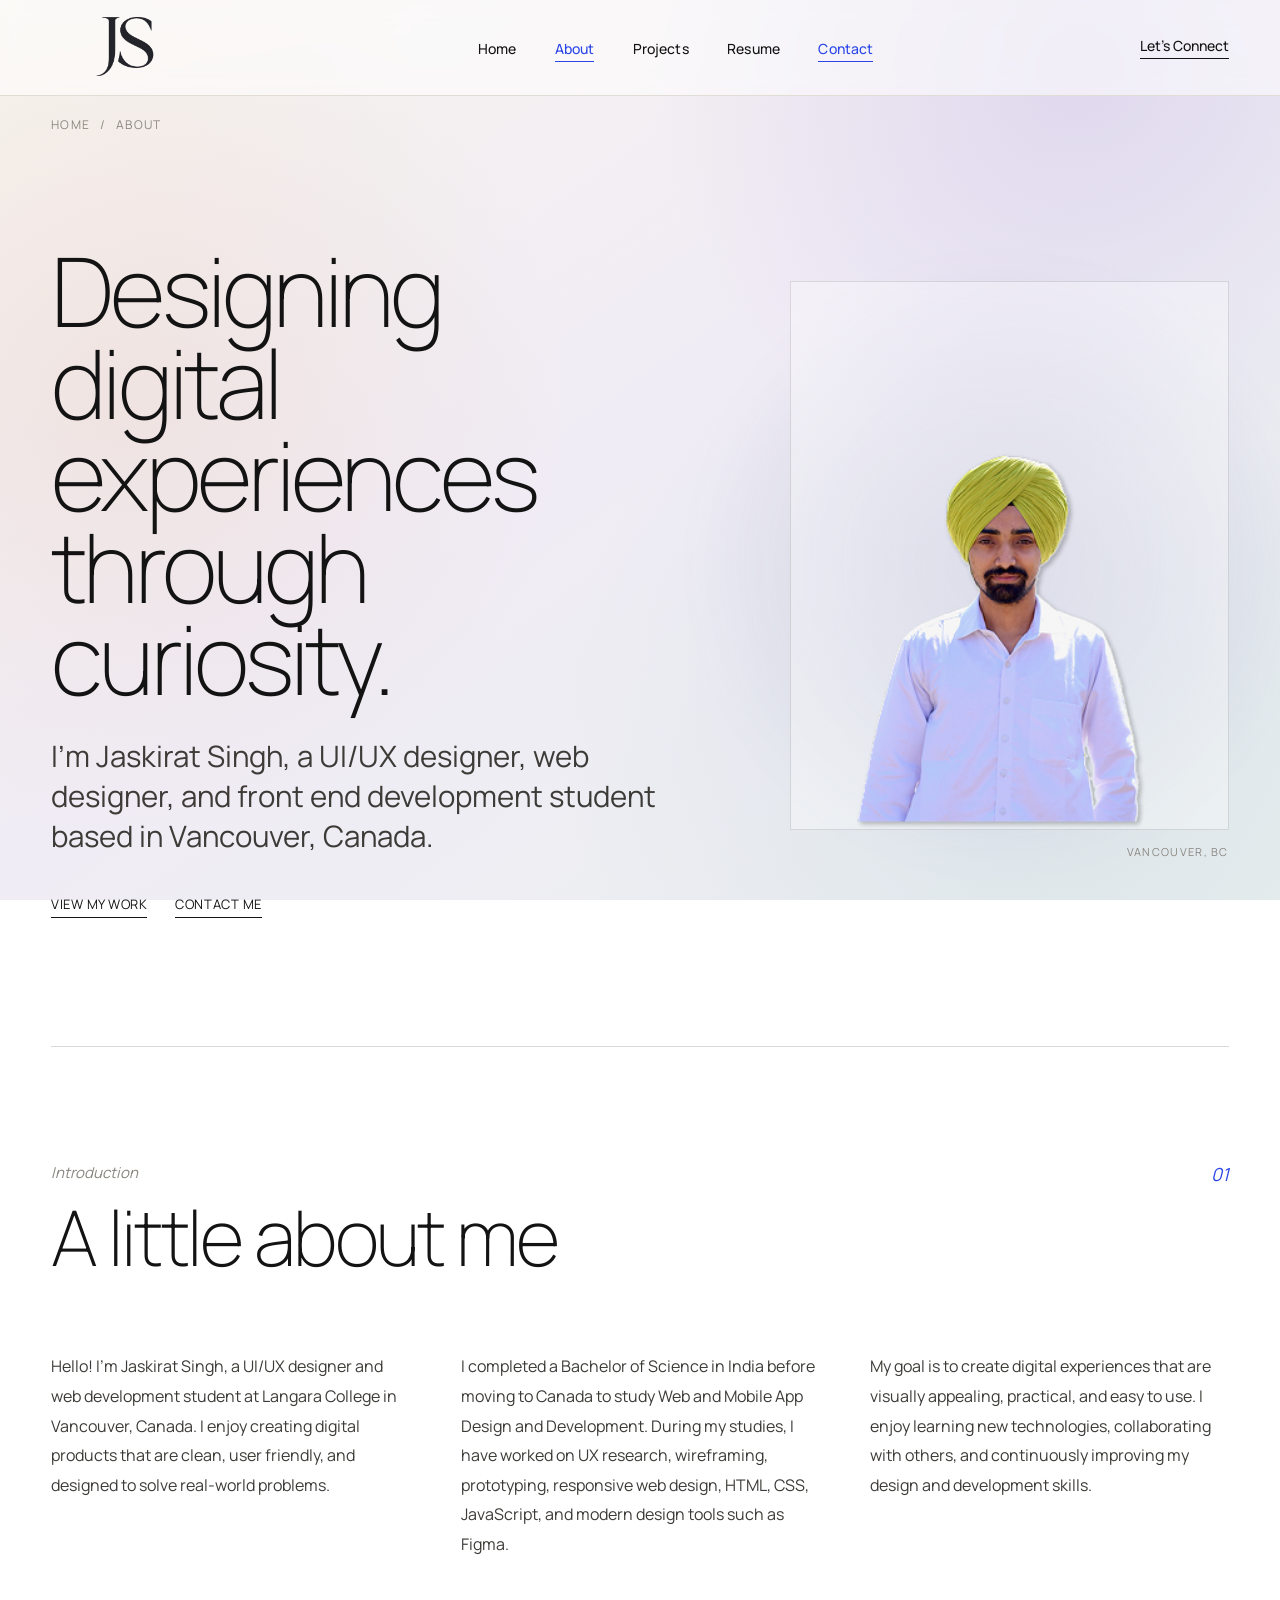
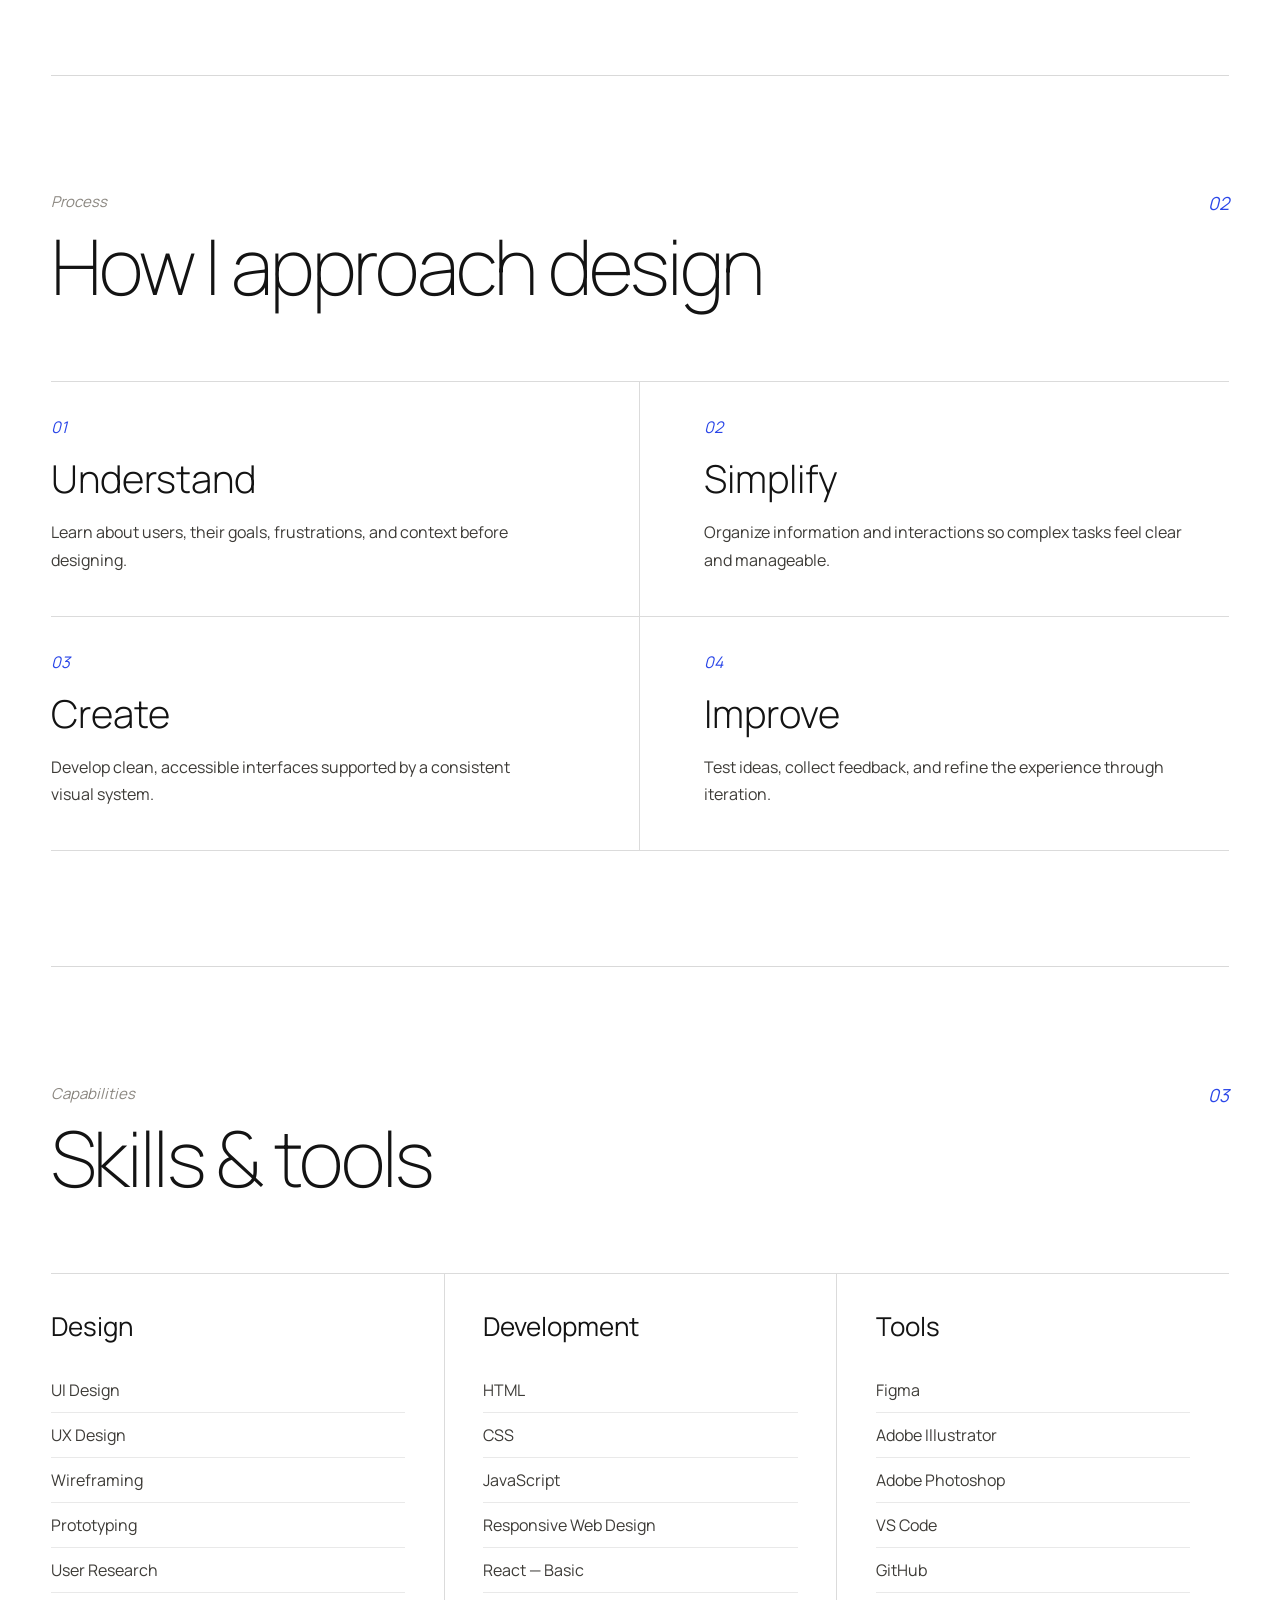
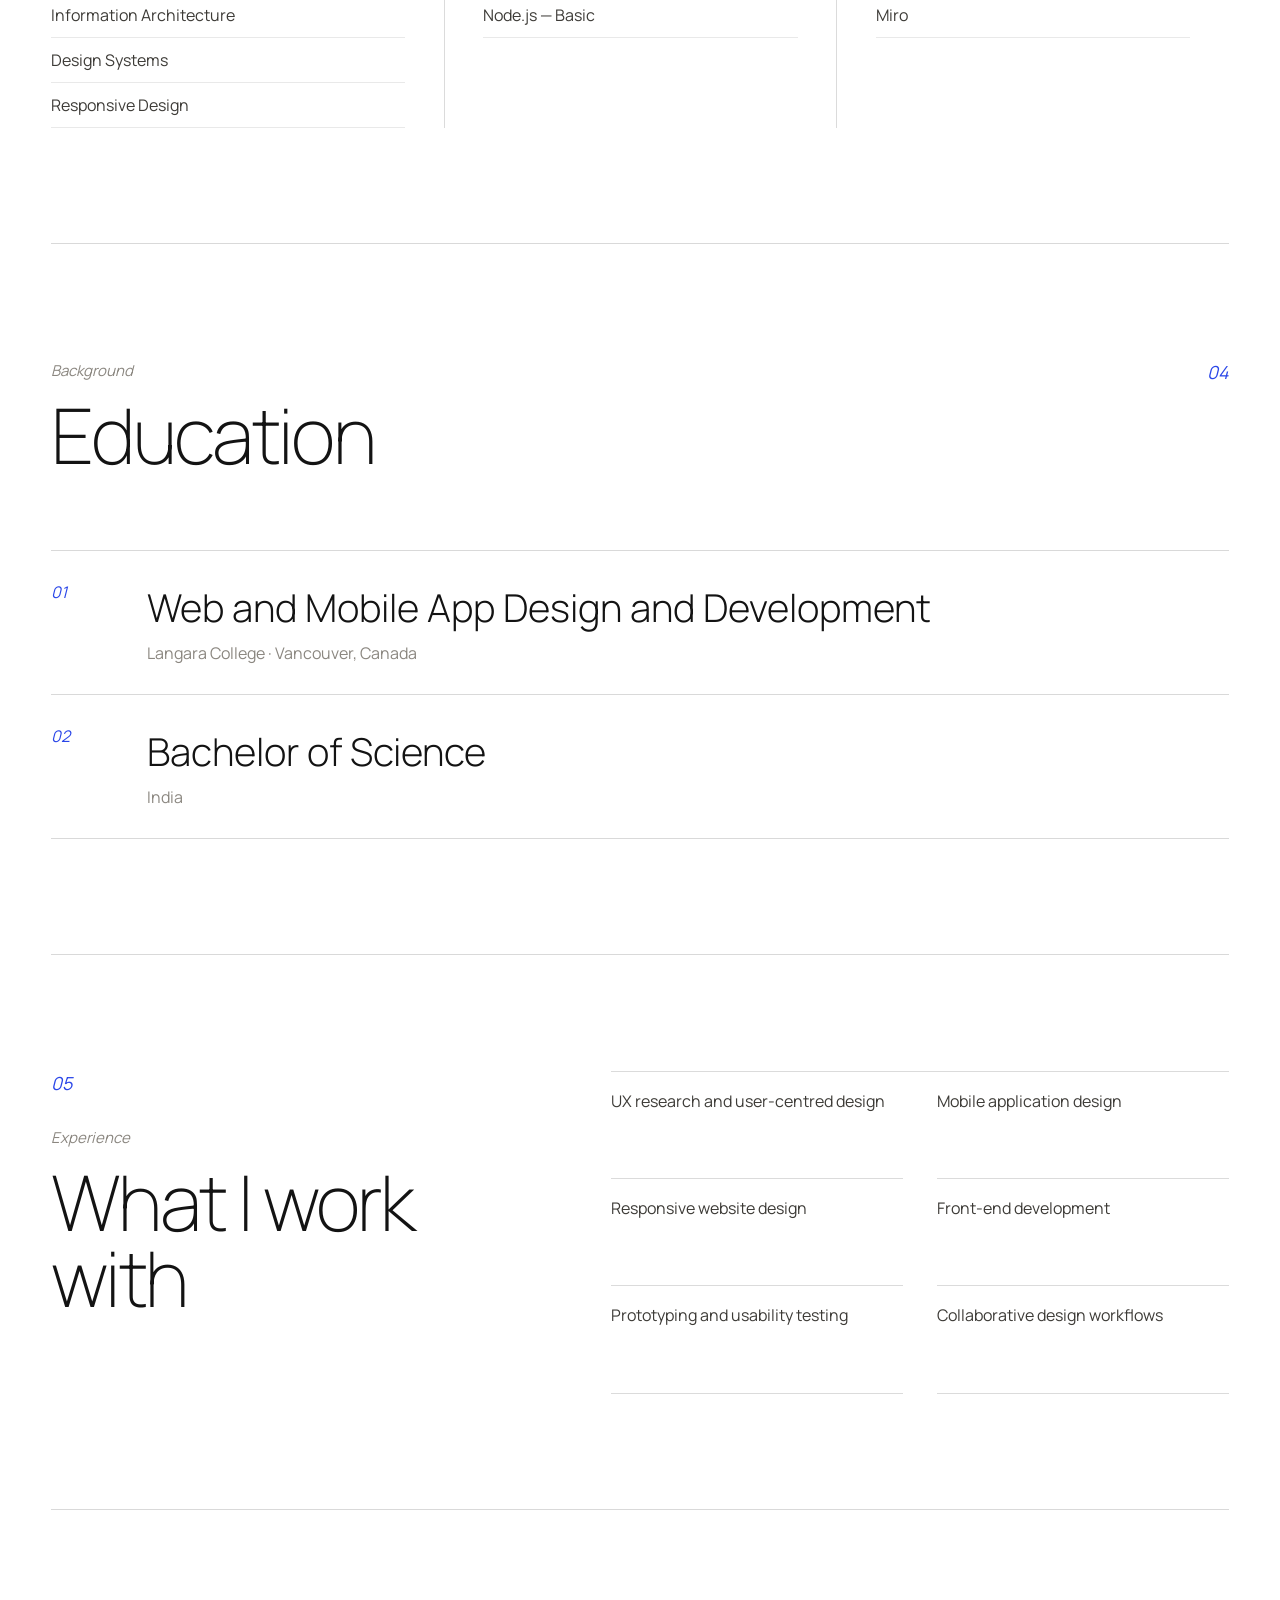
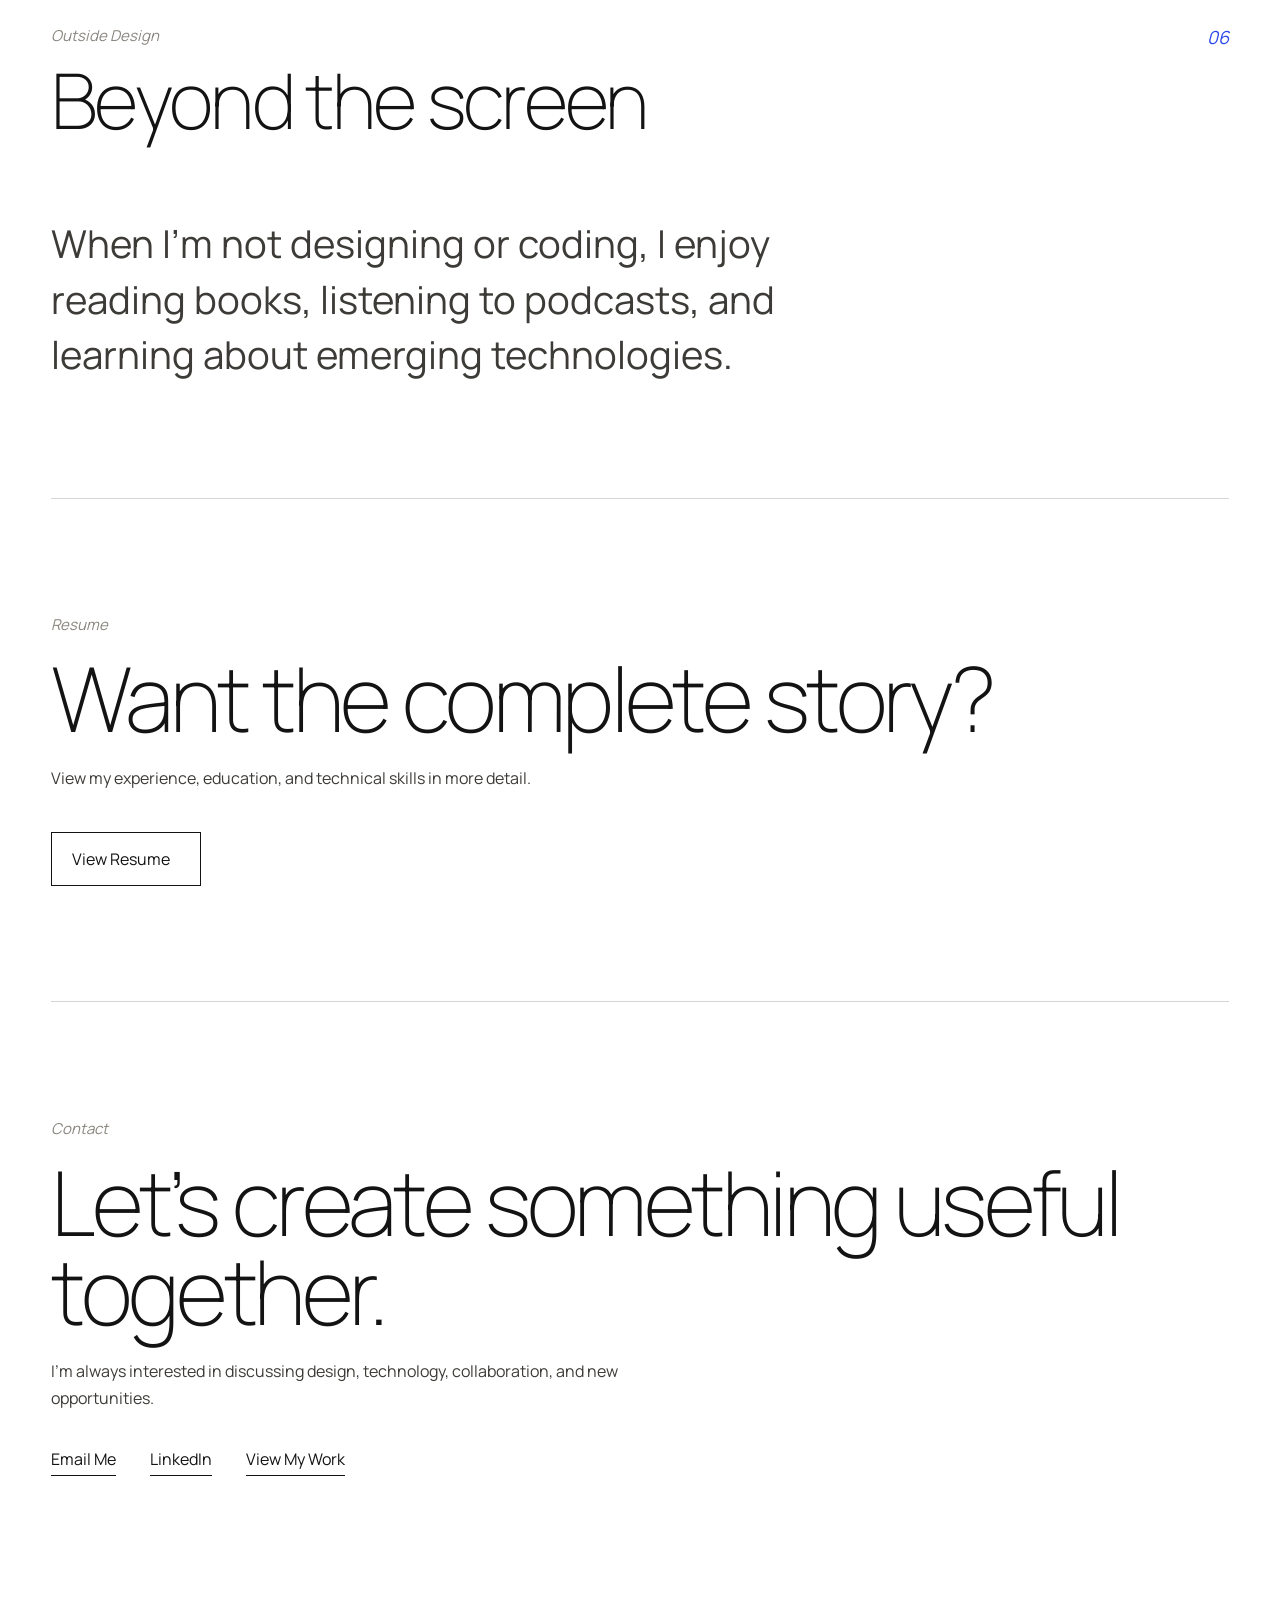
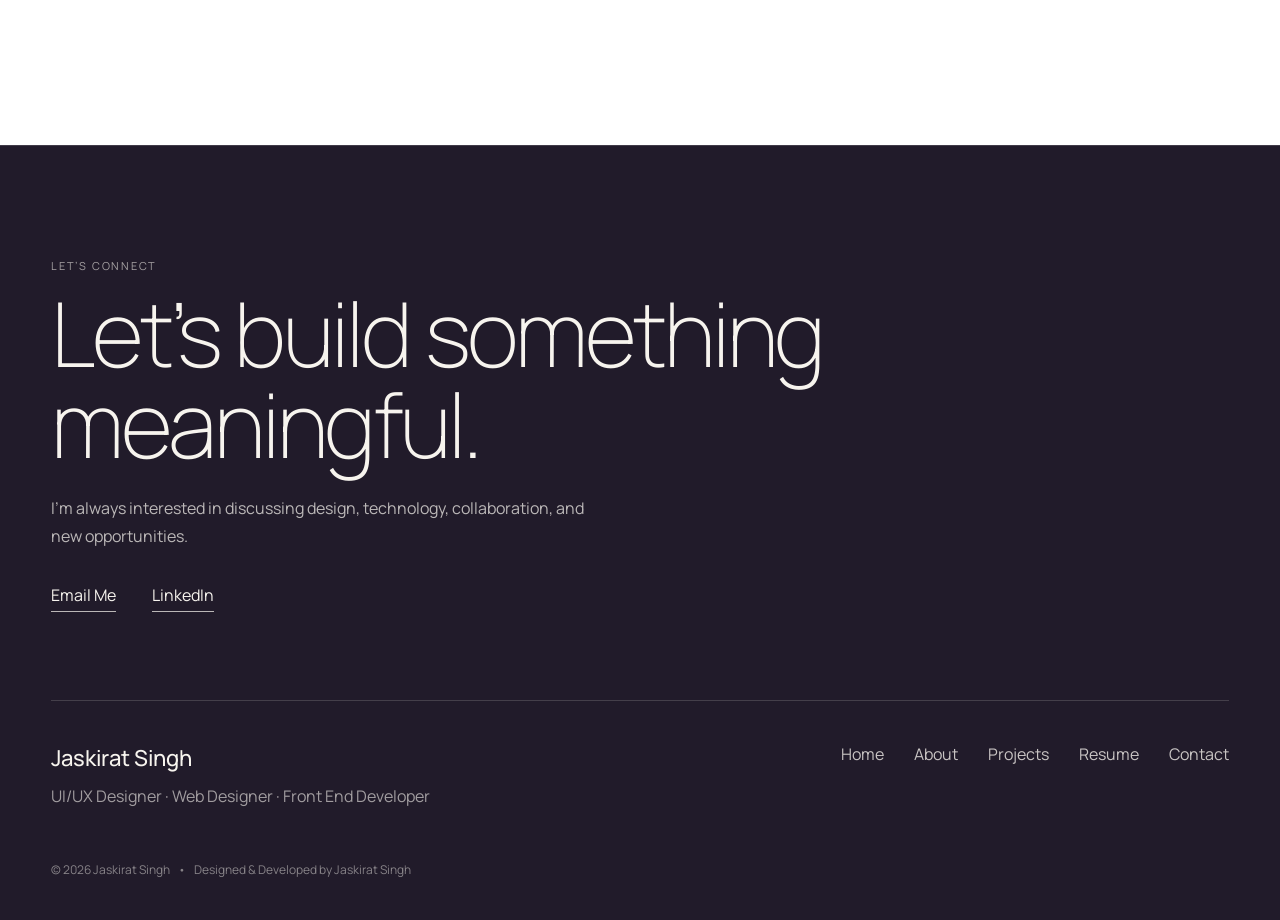
==== commit 5aa1c5f9: "Update about.html" ====
--- a/about.html
+++ b/about.html
@@ -13,7 +13,12 @@
 <a class="skip-link" href="#main">Skip to content</a>
 <div class="page">
 <header class="site-header">
-<a aria-label="Jaskirat Singh &mdash; home" class="logo" href="index.html">JS</a>
+<a aria-label="Jaskirat Singh home" class="logo" href="index.html">
+  <img
+    src="images/logo.png"
+    alt="Jaskirat Singh logo"
+    class="site-logo-img">
+</a>
 <nav aria-label="Primary" class="main-nav">
 <ul>
 <li><a href="index.html">Home</a></li>
--- a/style.css
+++ b/style.css
@@ -143,21 +143,56 @@
   border-bottom: 1px solid var(--line);
 }
 
-.logo {
-  font-family: var(--font-display);
-  font-weight: 700;
-  font-size: 18px;
-  letter-spacing: 0.01em;
-  border: 1.5px solid var(--ink);
-  border-radius: 50%;
-  width: 44px;
-  height: 44px;
+.logo{
+  width:160px;
+  height:64px;
+  display:flex;
+  align-items:center;
+  justify-content:flex-start;
+  border:none;
+  border-radius:0;
+  background:transparent;
+  overflow:visible;
+}
+
+.site-logo-img{
+  width:150px;
+  height:auto;
+  max-width:none;
+  display:block;
+  object-fit:contain;
+  object-position:left center;
+}
+.hero-right{
+  position: relative;
   display: flex;
-  align-items: center;
+  align-items: flex-end;
   justify-content: center;
-  transition: background var(--ease) 0.25s, color var(--ease) 0.25s, border-color var(--ease) 0.25s;
-}
-
+  overflow: visible;
+}
+
+.hero-right::before{
+  content: "JS";
+  position: absolute;
+  top: 8%;
+  right: -2%;
+  z-index: 0;
+
+  font-family: "Manrope", sans-serif;
+  font-size: clamp(220px, 23vw, 380px);
+  font-weight: 800;
+  line-height: 1;
+  letter-spacing: -0.09em;
+
+  color: transparent;
+  -webkit-text-stroke: 1.5px rgba(35, 45, 70, 0.10);
+  pointer-events: none;
+}
+
+.hero-right img{
+  position: relative;
+  z-index: 1;
+}
 .logo:hover,
 .logo:focus-visible {
   background: var(--accent);
@@ -2992,3 +3027,247 @@
     transform:scale(.88);
   }
 }
+
+
+/* Front page motion */
+.site-header{
+  position:sticky;
+  top:0;
+  z-index:1000;
+  transition:
+    background-color .3s ease,
+    box-shadow .3s ease,
+    border-color .3s ease,
+    backdrop-filter .3s ease;
+}
+
+.site-header.is-scrolled{
+  background:rgba(255,255,255,.78);
+  border-bottom-color:rgba(19,19,19,.10);
+  box-shadow:0 10px 30px rgba(25,29,38,.08);
+  backdrop-filter:blur(16px);
+  -webkit-backdrop-filter:blur(16px);
+}
+
+.home-bg .hero{
+  position:relative;
+  overflow:hidden;
+  background:
+    radial-gradient(circle at 18% 28%, rgba(132,149,242,.20), transparent 34%),
+    radial-gradient(circle at 82% 68%, rgba(225,174,151,.18), transparent 35%),
+    linear-gradient(135deg, #F8F7F4 0%, #F0F3FF 48%, #F8F7F4 100%);
+  background-size:220% 220%;
+  animation:heroGradientShift 18s ease-in-out infinite;
+}
+
+@keyframes heroGradientShift{
+  0%{ background-position:0% 50%; }
+  50%{ background-position:100% 50%; }
+  100%{ background-position:0% 50%; }
+}
+
+.home-bg .hero-rail,
+.home-bg .hero-copy-left,
+.home-bg .hero-copy-right{
+  opacity:0;
+  transform:translateY(28px);
+  animation:heroFadeUp .85s cubic-bezier(.22,.61,.36,1) forwards;
+}
+
+.home-bg .hero-rail{
+  animation-delay:.08s;
+}
+
+.home-bg .hero-copy-left{
+  animation-delay:.18s;
+}
+
+.home-bg .hero-copy-right{
+  animation-delay:.34s;
+}
+
+@keyframes heroFadeUp{
+  to{
+    opacity:1;
+    transform:translateY(0);
+  }
+}
+
+@media (prefers-reduced-motion: reduce){
+  .home-bg .hero{
+    animation:none;
+  }
+
+  .home-bg .hero-rail,
+  .home-bg .hero-copy-left,
+  .home-bg .hero-copy-right{
+    opacity:1;
+    transform:none;
+    animation:none;
+  }
+
+  .site-header{
+    transition:none;
+  }
+}
+
+.hero-text-grid{
+ display:grid;
+ grid-template-columns:minmax(0,1fr) 520px;
+ gap:72px;
+ align-items:center;
+}
+.hero-left{max-width:620px}
+.hero-right{display:flex;justify-content:flex-end}
+.hero-right img{
+ width:100%;
+ max-width:520px;
+ height:720px;
+ object-fit:cover;
+ border-radius:28px;
+ background:#ececec;
+ border:2px dashed #cfcfcf;
+ box-shadow:0 20px 50px rgba(0,0,0,.08);
+}
+@media(max-width:960px){
+ .hero-text-grid{grid-template-columns:1fr}
+ .hero-right{order:-1;justify-content:center;margin-bottom:2rem}
+ .hero-right img{max-width:360px;height:500px}
+}
+
+
+/* Hero overlap fix */
+.hero{
+  min-height:auto;
+  padding-top:clamp(56px,7vw,96px);
+  padding-bottom:clamp(56px,7vw,96px);
+}
+
+.hero-text-grid{
+  grid-template-columns:minmax(0, 1fr) minmax(380px, 520px);
+  gap:clamp(48px,6vw,88px);
+  align-items:center;
+}
+
+.hero-left{
+  min-width:0;
+  max-width:680px;
+}
+
+.hero-left .headline{
+  font-size:clamp(68px,7vw,116px);
+  line-height:.9;
+  letter-spacing:-.055em;
+  margin:0 0 34px;
+  max-width:6.5ch;
+}
+
+.hero-left .subline{
+  position:relative;
+  z-index:2;
+  margin:0 0 26px;
+  font-size:clamp(18px,1.4vw,24px);
+  line-height:1.4;
+}
+
+.hero-left .supporting{
+  max-width:580px;
+  margin:0 0 36px;
+}
+
+.hero-right img{
+  height:clamp(560px,68vh,720px);
+}
+
+@media(max-width:1100px){
+  .hero-text-grid{
+    grid-template-columns:minmax(0,1fr) minmax(320px,420px);
+    gap:42px;
+  }
+
+  .hero-left .headline{
+    font-size:clamp(62px,8vw,94px);
+  }
+}
+
+@media(max-width:900px){
+  .hero-text-grid{
+    grid-template-columns:1fr;
+  }
+
+  .hero-left{
+    max-width:none;
+  }
+
+  .hero-left .headline{
+    max-width:none;
+  }
+
+  .hero-right{
+    order:2;
+  }
+
+  .hero-right img{
+    height:520px;
+    max-width:420px;
+  }
+}
+
+
+/* Remove the card background behind Jaskirat's portrait */
+.hero-right{
+  background:transparent !important;
+  border:0 !important;
+  box-shadow:none !important;
+  overflow:visible !important;
+}
+
+.hero-right img{
+  background:transparent !important;
+  border:0 !important;
+  border-radius:0 !important;
+  box-shadow:none !important;
+  object-fit:contain !important;
+  object-position:center bottom !important;
+}
+
+
+/* Make Jaskirat's portrait larger in the hero */
+.hero-text-grid{
+  grid-template-columns:minmax(0, 1fr) minmax(460px, 620px);
+  gap:clamp(48px, 6vw, 88px);
+}
+
+.hero-right img{
+  width:100% !important;
+  max-width:620px !important;
+  height:clamp(680px, 78vh, 860px) !important;
+  object-fit:contain !important;
+  object-position:center bottom !important;
+  transform:scale(1.08);
+  transform-origin:center bottom;
+}
+
+@media(max-width:1100px){
+  .hero-text-grid{
+    grid-template-columns:minmax(0, 1fr) minmax(380px, 500px);
+  }
+
+  .hero-right img{
+    max-width:500px !important;
+    height:680px !important;
+    transform:scale(1.04);
+  }
+}
+
+@media(max-width:900px){
+  .hero-text-grid{
+    grid-template-columns:1fr;
+  }
+
+  .hero-right img{
+    max-width:440px !important;
+    height:560px !important;
+    transform:none;
+  }
+}
